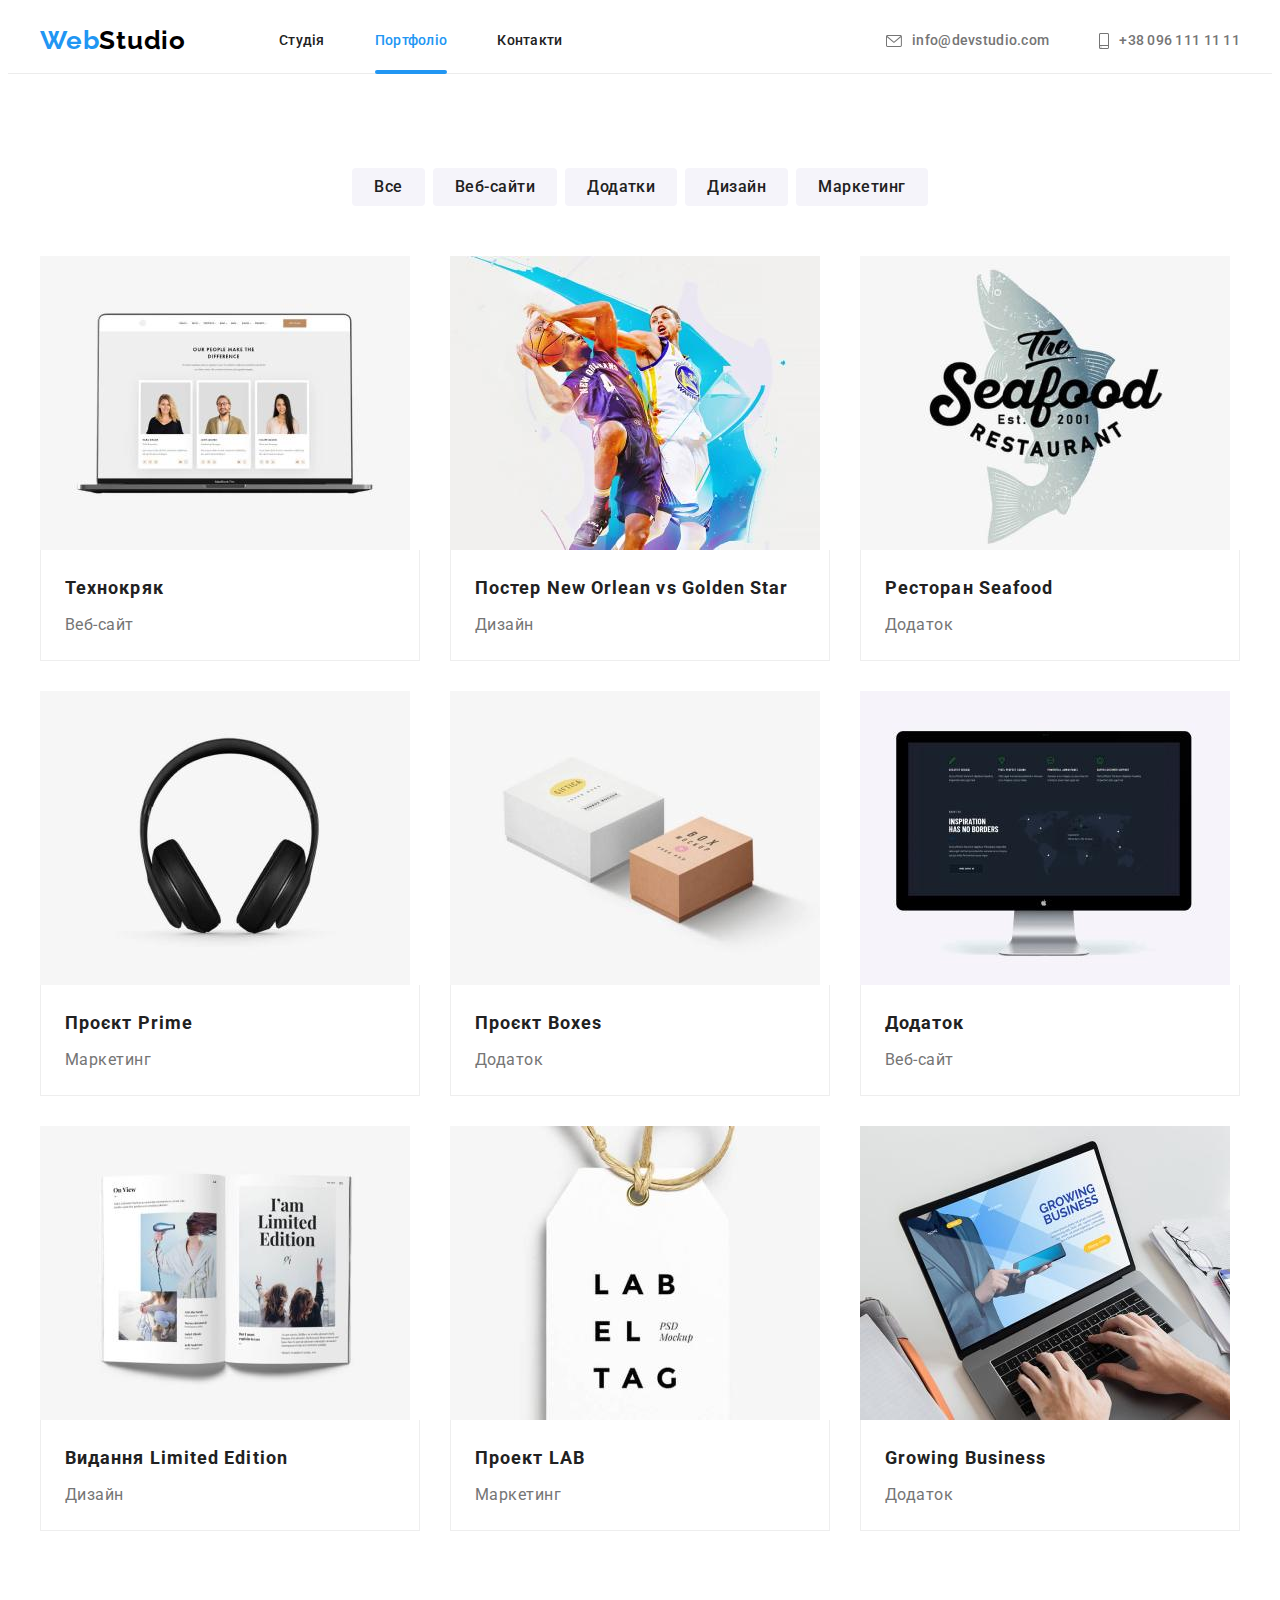
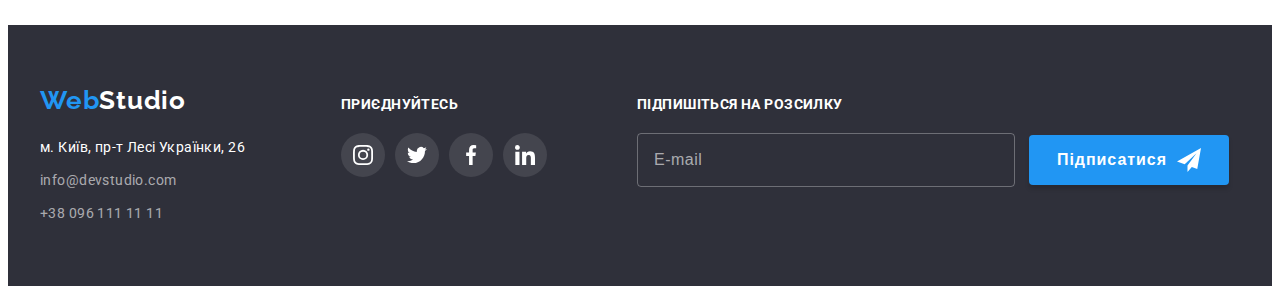
==== portfolio.html @ 3db9cc22 "Copy HW-7" ====
<!DOCTYPE html>
<html lang="uk">
  <head>
    <meta charset="UTF-8" />
    <meta http-equiv="X-UA-Compatible" content="IE=edge" />
    <meta name="viewport" content="width=device-width, initial-scale=1.0" />
    <title>WebStudio</title>
    <link rel="preconnect" href="https://fonts.googleapis.com" />
    <link rel="preconnect" href="https://fonts.gstatic.com" crossorigin />
    <link
      href="https://fonts.googleapis.com/css2?family=Raleway:wght@700&family=Roboto:wght@400;500;700;900&display=swap"
      rel="stylesheet"
    />
    <link
      rel="stylesheet"
      href="https://cdnjs.cloudflare.com/ajax/libs/modern-normalize/1.1.0/modern-normalize.min.css"
      integrity="sha512-wpPYUAdjBVSE4KJnH1VR1HeZfpl1ub8YT/NKx4PuQ5NmX2tKuGu6U/JRp5y+Y8XG2tV+wKQpNHVUX03MfMFn9Q=="
      crossorigin="anonymous"
      referrerpolicy="no-referrer"
    />
    <link rel="stylesheet" href="./css/main.min.css" />
  </head>
  <body>
    <!------------------------------Меню---------------------------------->
    <header class="menu">
      <div class="container menu__container">
        <nav class="navigation">
          <a href="./index.html" class="logo link"><span class="logo__text">Web</span>Studio</a>
          <ul class="navigation__list list">
            <li class="navigation__item">
              <a href="./index.html" class="navigation__link link">Студія</a>
            </li>
            <li class="navigation__item">
              <a href="./portfolio.html" class="navigation__link link navigation__link--current">Портфоліо</a>
            </li>
            <li class="navigation__item">
              <a href="" class="navigation__link link">Контакти</a>
            </li>
          </ul>
        </nav>
        <ul class="contacts list">
          <li class="contacts__item">
            <a href="mailto:info@devstudio.com" class="contacts__link link">
              <svg class="contacts__svg" width="16" height="12">
                <use href="./images/icons.svg#icon-envelope"></use>
              </svg>
              info@devstudio.com
            </a>
          </li>
          <li class="contacts__item">
            <a href="tel:+380961111111" class="contacts__link link">
              <svg class="contacts__svg" width="10" height="16">
                <use href="./images/icons.svg#icon-smartphone"></use>
              </svg>
              +38 096 111 11 11
            </a>
          </li>
        </ul>
      </div>
    </header>
    <main>
      <!-------------------------------Розділ портфоліо------------------------>
      <section class="portfolio section">
        <div class="container">
          <h1 class="portfolio__title visually-hidden">Портфоліо ІТ проектів</h1>
          <ul class="filter portfolio__filter list">
            <li class="filter__item">
              <button type="button" class="filter__btn btn">Все</button>
            </li>
            <li class="filter__item">
              <button type="button" class="filter__btn btn">Веб-сайти</button>
            </li>
            <li class="filter__item">
              <button type="button" class="filter__btn btn">Додатки</button>
            </li>
            <li class="filter__item">
              <button type="button" class="filter__btn btn">Дизайн</button>
            </li>
            <li class="filter__item">
              <button type="button" class="filter__btn btn">Маркетинг</button>
            </li>
          </ul>
          <ul class="project portfolio-project list">
            <li class="project__item">
              <a class="project__link link" href="">
                <div class="project__thumb">
                  <img class="project__img"
                  src="./images/img-project-1.jpg"
                  alt="Веб-сайт технокряк"
                  width="370"
                  />
                  <div class="project__details-overlay">
                    <p class="project__details">Ресурс пропонує комплексні пропозиції з різним рівнем функціоналу та сервісів. Все це дозволить відвідувачу отримати
                    вичерпні відомості про компанію чи приватну особу.</p>
                  </div>
                </div>
                <div class="project__wraper">
                  <h2 class="project__tittle">Технокряк</h2>
                  <p class="project__type">Веб-сайт</p>
                </div>
            </li>
               </a>
            <li class="project__item">
              <a class="project__link link" href="">
               <div class="project__thumb">
                  <img class="project__img"
                  src="./images/img-project-2.jpg"
                  alt="Дизайн постера"
                  width="370"
                  />
                  <div class="project__details-overlay">
                    <p class="project__details">Ресурс пропонує комплексні пропозиції з різним рівнем функціоналу та сервісів. Все це дозволить відвідувачу отримати
                    вичерпні відомості про компанію чи приватну особу.</p>
                  </div>
                </div>
                <div class="project__wraper">
                  <h2 class="project__tittle">
                    Постер New Orlean vs Golden Star
                  </h2>
                  <p class="project__type">Дизайн</p>
                </div>
              </a>
            </li>
            <li class="project__item">
              <a class="project__link link" href="">
                <div class="project__thumb">
                  <img class="project__img"
                  src="./images/img-project-3.jpg"
                  alt="Додаток ресторану"
                  width="370"
                  />
                  <div class="project__details-overlay">
                    <p class="project__details">Ресурс пропонує комплексні пропозиції з різним рівнем функціоналу та сервісів. Все це дозволить відвідувачу отримати
                    вичерпні відомості про компанію чи приватну особу.</p>
                  </div>
                </div>
                <div class="project__wraper">
                  <h2 class="project__tittle">Ресторан Seafood</h2>
                  <p class="project__type">Додаток</p>
                </div>
              </a>
            </li>
            <li class="project__item">
              <a class="project__link link" href="">
                <div class="project__thumb">
                  <img class="project__img"
                  src="./images/img-project-4.jpg"
                  alt="Маркетинг проєкту"
                  width="370"
                  />
                  <div class="project__details-overlay">
                    <p class="project__details">Ресурс пропонує комплексні пропозиції з різним рівнем функціоналу та сервісів. Все це дозволить відвідувачу отримати
                    вичерпні відомості про компанію чи приватну особу.</p>
                  </div>
                </div>
                <div class="project__wraper">
                  <h2 class="project__tittle">Проєкт Prime</h2>
                  <p class="project__type">Маркетинг</p>
                </div>
              </a>
            </li>
            <li class="project__item">
              <a class="project__link link" href="">
                <div class="project__thumb">
                  <img class="project__img"
                  src="./images/img-project-5.jpg"
                  alt="Додаток проєкту"
                  width="370"
                  />
                  <div class="project__details-overlay">
                    <p class="project__details">Ресурс пропонує комплексні пропозиції з різним рівнем функціоналу та сервісів. Все це дозволить відвідувачу отримати
                    вичерпні відомості про компанію чи приватну особу.</p>
                  </div>
                </div>
                <div class="project__wraper">
                  <h2 class="project__tittle">Проєкт Boxes</h2>
                  <p class="project__type">Додаток</p>
                </div>
              </a>
            </li>
            <li class="project__item">
             <a class="project__link link" href="">
               <div class="project__thumb">
                  <img class="project__img"
                  src="./images/img-project-6.jpg"
                  alt="Додаток веб-сайту"
                  width="370"
                  />
                  <div class="project__details-overlay">
                    <p class="project__details">Ресурс пропонує комплексні пропозиції з різним рівнем функціоналу та сервісів. Все це дозволить відвідувачу отримати
                    вичерпні відомості про компанію чи приватну особу.</p>
                  </div>
                </div>
                <div class="project__wraper">
                  <h2 class="project__tittle">Додаток</h2>
                  <p class="project__type">Веб-сайт</p>
                </div>
              </a>
            </li>
            <li class="project__item">
              <a class="project__link link" href="">
                <div class="project__thumb">
                  <img class="project__img"
                  src="./images/img-project-7.jpg"
                  alt="Дизайн видання"
                  width="370"
                  />
                  <div class="project__details-overlay">
                    <p class="project__details">Ресурс пропонує комплексні пропозиції з різним рівнем функціоналу та сервісів. Все це дозволить відвідувачу отримати
                    вичерпні відомості про компанію чи приватну особу.</p>
                  </div>
                </div>
                <div class="project__wraper">
                  <h2 class="project__tittle">
                    Видання Limited Edition
                  </h2>
                  <p class="project__type">Дизайн</p>
                </div>
              </a>
            </li>
            <li class="project__item">
              <a class="project__link link" href="">
                <div class="project__thumb">
                  <img class="project__img"
                  src="./images/img-project-8.jpg"
                  alt="Маркетинг проєкту"
                  width="370"
                  />
                  <div class="project__details-overlay">
                    <p class="project__details">Ресурс пропонує комплексні пропозиції з різним рівнем функціоналу та сервісів. Все це дозволить відвідувачу отримати
                    вичерпні відомості про компанію чи приватну особу.</p>
                  </div>
                </div>
                <div class="project__wraper">
                  <h2 class="project__tittle">Проект LAB</h2>
                  <p class="project__type">Маркетинг</p>
                </div>
              </a>
            </li>
            <li class="project__item">
              <a class="project__link link" href="">
                <div class="project__thumb">
                  <img class="project__img"
                  src="./images/img-project-9.jpg"
                  alt="Додаток для бізнесу"
                  width="370"
                  />
                  <div class="project__details-overlay">
                    <p class="project__details">Ресурс пропонує комплексні пропозиції з різним рівнем функціоналу та сервісів. Все це дозволить відвідувачу отримати
                    вичерпні відомості про компанію чи приватну особу.</p>
                  </div>
                </div>
                <div class="project__wraper">
                  <h2 class="project__tittle">Growing Business</h2>
                  <p class="project__type">Додаток</p>
                </div>
              </a>
            </li>
          </ul>
        </div>
      </section>
    </main>
    <!------------------------------Футер----------------------->
    <footer class="footer">
      <div class="container footer__wraper">
        <div class="footer__contacts-wraper">
          <a href="./index.html" class="logo footer__logo link"><span class="logo__text">Web</span>Studio</a>
          <address class="address footer__address">
            <ul class="address__list list">
              <li class="address__item">
                <a
                  href="https://goo.gl/maps/K6uVQfjHcAH4xccP6"
                  target="_blank"
                  rel="noopener noflow noreferrer"
                  class="address__map-link link"
                  >м. Київ, пр-т Лесі Українки, 26
                </a>
              </li>
              <li class="address__item">
                <a href="mailto:info@devstudio.com" class="address__contacts-link link"
                  >info@devstudio.com</a
                >
              </li>
              <li class="address__item">
                <a href="tel:+380961111111" class="address__contacts-link link"
                  >+38 096 111 11 11</a
                >
              </li>
            </ul>
          </address>
        </div>
        <div class="footer__social-wraper">
          <strong class="footer__social-title">приєднуйтесь</strong>
          <ul class="social footer__social">
            <li class="social__item list">
              <a class="social__link social__link--filling" href="">
                <svg class="social__svg social__svg--white" width="20" height="20">
                  <use href="./images/icons.svg#icon-instagram"></use>
                </svg>
              </a>
            </li>
            <li class="social__item list">
              <a class="social__link social__link--filling" href="">
                <svg class="social__svg social__svg--white" width="20" height="20">
                  <use href="./images/icons.svg#icon-twitter"></use>
                </svg>
              </a>
            </li>
            <li class="social__item list">
              <a class="social__link social__link--filling" href="">
                <svg class="social__svg social__svg--white" width="20" height="20">
                  <use href="./images/icons.svg#icon-facebook"></use>
                </svg>
              </a>
            </li>
            <li class="social__item list">
              <a class="social__link social__link--filling" href="">
                <svg class="social__svg social__svg--white" width="20" height="20">
                  <use href="./images/icons.svg#icon-linkedin"></use>
                </svg>
              </a>
            </li>
          </ul>
        </div>
        <div class="footer__form-wraper">
          <form action="" name="subscription" autocomplete="on" class=" subscription footer__form">
            <strong class="subscription__title">Підпишіться на розсилку</strong>
            <input
              type="email"
              name="email"
              id="email"
              placeholder="E-mail"
              class="subscription__email"
            />
            <label for="email"></label>
            <button type="submit" class="btn-subscription subscription__btn">
              <span class="btn-subscription__tittle">Підписатися</span>
              <svg class="btn-subscription__svg" width="24" height="24">
                <use href="./images/icons.svg#icon-send"></use>
              </svg>
            </button>
          </form>
        </div>
      </div>
    </footer>
  </body>
</html>
---- css/main.min.css ----
:root{--main-color: #212121;--second-color: #757575;--third-color: #ffffff;--accent-color: #2196f3;--btn-color: #ffffff;--main-background: #ffffff;--second-background: #F5F4FA;--accent-background: #2f303a;--main-btn-background: #2196f3;--accent-btn-background: #188ce8;--main-font: Roboto, sans-serif;--logo-font: Raleway, sans-serif}body{font-family:var(--main-font);color:var(--main-color);background-color:var(--main-background)}h1,h2,h3,h4,h5,h6,p,ul{margin:0}ul{padding:0}img,svg{display:block}.list{list-style:none}.link{text-decoration:none}.visually-hidden{position:absolute;white-space:nowrap;width:1px;height:1px;overflow:hidden;border:0;padding:0;clip:rect(0 0 0 0);-webkit-clip-path:inset(50%);clip-path:inset(50%);margin:-1px}.section{padding-top:94px;padding-bottom:94px}.container{max-width:1200px;padding-left:15px;padding-right:15px;margin:0 auto}.menu{border-bottom:1px solid #ececec}.menu__container{display:-webkit-box;display:-ms-flexbox;display:flex;-webkit-box-pack:justify;-ms-flex-pack:justify;justify-content:space-between}.logo{font-family:var(--logo-font);font-weight:700;font-size:26px;line-height:1.19;letter-spacing:.03em;color:#000}.logo__text{color:var(--accent-color)}.navigation{display:-webkit-box;display:-ms-flexbox;display:flex;-webkit-box-align:center;-ms-flex-align:center;align-items:center}.navigation__list{display:-webkit-box;display:-ms-flexbox;display:flex;-webkit-box-align:center;-ms-flex-align:center;align-items:center;margin-left:93px}.navigation__item:not(:first-child){margin-left:50px}.navigation__item{position:relative}.navigation__link{font-weight:500;font-size:14px;line-height:1.14px;letter-spacing:.02em;color:var(--main-color);display:block;padding-top:32px;padding-bottom:32px;-webkit-transition:color 250ms cubic-bezier(0.4, 0, 0.2, 1);transition:color 250ms cubic-bezier(0.4, 0, 0.2, 1)}.navigation__link--current{color:var(--accent-color)}.navigation__link--current::after{content:"";position:absolute;left:0;bottom:-1px;display:block;width:100%;height:4px;background:var(--accent-color);border-radius:2px}.navigation__link:hover,.navigation__link:focus{color:var(--accent-color)}.contacts{display:-webkit-box;display:-ms-flexbox;display:flex;-webkit-box-align:center;-ms-flex-align:center;align-items:center}.contacts__item:first-child{margin-right:50px}.contacts__svg{fill:var(--second-color);-webkit-transition:fill 250ms cubic-bezier(0.4, 0, 0.2, 1);transition:fill 250ms cubic-bezier(0.4, 0, 0.2, 1)}.contacts__link{font-weight:500;font-size:14px;line-height:1.14px;letter-spacing:.02em;color:var(--second-color);display:-webkit-box;display:-ms-flexbox;display:flex;-webkit-box-align:center;-ms-flex-align:center;align-items:center;gap:10px;-webkit-transition:color 250ms cubic-bezier(0.4, 0, 0.2, 1);transition:color 250ms cubic-bezier(0.4, 0, 0.2, 1)}.contacts__link:hover,.contacts__link:focus{color:var(--accent-color)}.contacts__link:hover .contacts__svg,.contacts__link:focus .contacts__svg{fill:var(--accent-color)}.hero{background-color:var(--accent-background);background-image:-webkit-gradient(linear, left top, left bottom, from(rgba(47, 48, 58, 0.4)), to(rgba(47, 48, 58, 0.4))),url(../images/Img-bg.jpg);background-image:linear-gradient(rgba(47, 48, 58, 0.4), rgba(47, 48, 58, 0.4)),url(../images/Img-bg.jpg);background-repeat:no-repeat;background-size:cover;max-width:1600px;margin:0 auto;padding-top:200px;padding-bottom:200px}.hero__tittle{font-weight:900;font-size:44px;line-height:1.36;text-align:center;letter-spacing:.06em;text-transform:uppercase;color:var(--third-color);width:696px;margin:0 auto}.hero__btn{font-family:inherit;font-weight:700;font-size:16px;line-height:1.88;text-align:center;letter-spacing:.06em;color:var(--btn-color);background-color:var(--main-btn-background);border:none;-webkit-box-shadow:0px 4px 4px rgba(0,0,0,.15);box-shadow:0px 4px 4px rgba(0,0,0,.15);border-radius:4px;cursor:pointer;display:block;padding:10px 30px;margin-top:30px;margin-left:auto;margin-right:auto;-webkit-transition:background-color 250ms cubic-bezier(0.4, 0, 0.2, 1);transition:background-color 250ms cubic-bezier(0.4, 0, 0.2, 1)}.hero__btn:hover,.hero__btn:focus{background-color:var(--accent-btn-background)}.advantages__list{display:-webkit-box;display:-ms-flexbox;display:flex;-webkit-column-gap:30px;-moz-column-gap:30px;column-gap:30px}.advantages__item{-ms-flex-preferred-size:calc((100% - 90px)/4);flex-basis:calc((100% - 90px)/4)}.advantages__wraper-svg{display:-webkit-box;display:-ms-flexbox;display:flex;-webkit-box-pack:center;-ms-flex-pack:center;justify-content:center;-webkit-box-align:center;-ms-flex-align:center;align-items:center;height:120px;background-color:var(--second-background);border-radius:4px}.advantages__tittle{font-size:14px;line-height:1.14;letter-spacing:.03em;text-transform:uppercase;margin-top:30px;margin-bottom:10px}.advantages__text{font-size:14px;line-height:1.71;letter-spacing:.03em;color:var(--second-color)}.about{padding-top:0}.about__tittle{font-size:36px;line-height:1.17;text-align:center;letter-spacing:.03em;margin-bottom:50px}.about__list{display:-webkit-box;display:-ms-flexbox;display:flex;-webkit-box-align:center;-ms-flex-align:center;align-items:center;gap:30px}.about__item{position:relative}.about__wraper{position:absolute;left:0;bottom:0;display:-webkit-box;display:-ms-flexbox;display:flex;-webkit-box-pack:center;-ms-flex-pack:center;justify-content:center;-webkit-box-align:center;-ms-flex-align:center;align-items:center;width:100%;height:70px;background-color:rgba(47,48,58,.8)}.about__item-title{font-weight:700;font-size:14px;line-height:1.14;letter-spacing:.03em;text-transform:uppercase;color:var(--third-color)}.team{background-color:var(--second-background)}.team__tittle{font-size:36px;line-height:1.17;text-align:center;letter-spacing:.03em;margin-bottom:50px}.team__list{display:-webkit-box;display:-ms-flexbox;display:flex;-webkit-column-gap:30px;-moz-column-gap:30px;column-gap:30px}.team__item{-ms-flex-preferred-size:calc((100% - 90px)/4);flex-basis:calc((100% - 90px)/4);background-color:var(--main-background);-webkit-box-shadow:0px 1px 3px rgba(0,0,0,.12),0px 1px 1px rgba(0,0,0,.14),0px 2px 1px rgba(0,0,0,.2);box-shadow:0px 1px 3px rgba(0,0,0,.12),0px 1px 1px rgba(0,0,0,.14),0px 2px 1px rgba(0,0,0,.2);border-radius:0px 0px 4px 4px}.team__item-tittle{font-weight:500;font-size:16px;line-height:1.19;text-align:center;letter-spacing:.03em;margin-top:30px}.team__item-job{font-size:16px;line-height:1.19;text-align:center;letter-spacing:.03em;color:var(--second-color);margin-top:10px}.social{display:-webkit-box;display:-ms-flexbox;display:flex;-webkit-box-pack:justify;-ms-flex-pack:justify;justify-content:space-between;margin:16px 32px 30px 32px}.social__svg{fill:#afb1b8;-webkit-transition:fill 250ms cubic-bezier(0.4, 0, 0.2, 1);transition:fill 250ms cubic-bezier(0.4, 0, 0.2, 1)}.social__svg--white{fill:var(--third-color)}.social__link{display:-webkit-box;display:-ms-flexbox;display:flex;-webkit-box-pack:center;-ms-flex-pack:center;justify-content:center;-webkit-box-align:center;-ms-flex-align:center;align-items:center;width:44px;height:44px;border-radius:50% 50%;-webkit-transition:background-color 250ms cubic-bezier(0.4, 0, 0.2, 1);transition:background-color 250ms cubic-bezier(0.4, 0, 0.2, 1)}.social__link:hover,.social__link:focus{background-color:var(--main-btn-background)}.social__link:hover .social__svg,.social__link:focus .social__svg{fill:var(--third-color)}.social__link--filling{display:-webkit-box;display:-ms-flexbox;display:flex;-webkit-box-pack:center;-ms-flex-pack:center;justify-content:center;-webkit-box-align:center;-ms-flex-align:center;align-items:center;width:44px;height:44px;background-color:rgba(255,255,255,.1);border-radius:50% 50%;-webkit-transition:background-color 250ms cubic-bezier(0.4, 0, 0.2, 1);transition:background-color 250ms cubic-bezier(0.4, 0, 0.2, 1)}.clients__title{font-size:36px;line-height:1.17;text-align:center;letter-spacing:.03em;margin-bottom:50px}.clients__list{display:-webkit-box;display:-ms-flexbox;display:flex;-webkit-box-pack:justify;-ms-flex-pack:justify;justify-content:space-between}.clients__logo-svg{fill:#afb1b8;-webkit-transition:fill 250ms cubic-bezier(0.4, 0, 0.2, 1);transition:fill 250ms cubic-bezier(0.4, 0, 0.2, 1)}.clients__logo-link{display:-webkit-box;display:-ms-flexbox;display:flex;-webkit-box-pack:center;-ms-flex-pack:center;justify-content:center;-webkit-box-align:center;-ms-flex-align:center;align-items:center;width:170px;height:92px;border:1px solid #afb1b8;border-radius:4px;-webkit-transition:border-color 250ms cubic-bezier(0.4, 0, 0.2, 1);transition:border-color 250ms cubic-bezier(0.4, 0, 0.2, 1)}.clients__logo-link:hover,.clients__logo-link:focus{border-color:var(--accent-color)}.clients__logo-link:hover .clients__logo-svg,.clients__logo-link:focus .clients__logo-svg{fill:var(--accent-color)}.footer{background:var(--accent-background);padding-top:60px;padding-bottom:60px}.footer__wraper{display:-webkit-box;display:-ms-flexbox;display:flex}.footer__contacts-wraper{width:231px;margin-right:70px}.footer__logo{color:var(--third-color);display:block;margin-bottom:20px}.footer__social{display:-webkit-box;display:-ms-flexbox;display:flex;gap:10px;margin:0}.footer__social-title{font-size:14px;line-height:1.14;letter-spacing:.03em;text-transform:uppercase;color:var(--third-color);display:block;margin-top:12px;margin-bottom:20px}.footer__form-wraper{margin-left:90px}.address__list{font-style:normal;font-weight:400;font-size:14px;line-height:1.71;letter-spacing:.03em}.address__item:not(:last-child){margin-bottom:9px}.address__map-link{color:var(--third-color);-webkit-transition:color 250ms cubic-bezier(0.4, 0, 0.2, 1);transition:color 250ms cubic-bezier(0.4, 0, 0.2, 1)}.address__map-link:hover,.address__map-link:focus{color:var(--accent-color)}.address__contacts-link{color:rgba(255,255,255,.6);-webkit-transition:color 250ms cubic-bezier(0.4, 0, 0.2, 1);transition:color 250ms cubic-bezier(0.4, 0, 0.2, 1)}.address__contacts-link:hover,.address__contacts-link:focus{color:var(--accent-color)}.subscription__title{font-size:14px;line-height:1.14;letter-spacing:.03em;text-transform:uppercase;color:var(--third-color);display:block;margin-top:12px;margin-bottom:20px}.subscription__email{width:358px;height:50px;border:1px solid rgba(255,255,255,.3);border-radius:4px;background-color:rgba(0,0,0,0);outline:none;color:var(--third-color);padding-left:16px;cursor:pointer;-webkit-transition:background-color 250ms cubic-bezier(0.4, 0, 0.2, 1);transition:background-color 250ms cubic-bezier(0.4, 0, 0.2, 1)}.subscription__email:focus{border-color:var(--third-color)}.subscription__email::-webkit-input-placeholder{font-weight:400;font-size:16px;line-height:1.25;letter-spacing:.03em;color:rgba(255,255,255,.6)}.subscription__email::-moz-placeholder{font-weight:400;font-size:16px;line-height:1.25;letter-spacing:.03em;color:rgba(255,255,255,.6)}.subscription__email:-ms-input-placeholder{font-weight:400;font-size:16px;line-height:1.25;letter-spacing:.03em;color:rgba(255,255,255,.6)}.subscription__email::-ms-input-placeholder{font-weight:400;font-size:16px;line-height:1.25;letter-spacing:.03em;color:rgba(255,255,255,.6)}.subscription__email::placeholder{font-weight:400;font-size:16px;line-height:1.25;letter-spacing:.03em;color:rgba(255,255,255,.6)}.btn-subscription{width:200px;height:50px;background-color:var(--main-btn-background);-webkit-box-shadow:0px 4px 4px rgba(0,0,0,.15);box-shadow:0px 4px 4px rgba(0,0,0,.15);border:none;border-radius:4px;display:-webkit-inline-box;display:-ms-inline-flexbox;display:inline-flex;gap:10px;-webkit-box-pack:center;-ms-flex-pack:center;justify-content:center;-webkit-box-align:center;-ms-flex-align:center;align-items:center;margin-left:10px;cursor:pointer;-webkit-transition:background-color 250ms cubic-bezier(0.4, 0, 0.2, 1);transition:background-color 250ms cubic-bezier(0.4, 0, 0.2, 1)}.btn-subscription:hover,.btn-subscription:focus{background-color:var(--accent-btn-background)}.btn-subscription__tittle{font-weight:700;font-size:16px;line-height:1.88;letter-spacing:.06em;color:var(--btn-color)}.filter{display:-webkit-box;display:-ms-flexbox;display:flex;-webkit-box-pack:center;-ms-flex-pack:center;justify-content:center;-webkit-column-gap:8px;-moz-column-gap:8px;column-gap:8px;margin-bottom:50px}.filter__btn{font-family:inherit;font-weight:500;font-size:16px;line-height:1.62;text-align:center;letter-spacing:.03em;color:var(--main-color);background-color:var(--second-background);border-radius:4px;border:none;cursor:pointer;padding:6px 22px;-webkit-transition:background-color 250ms cubic-bezier(0.4, 0, 0.2, 1),color 250ms cubic-bezier(0.4, 0, 0.2, 1),-webkit-box-shadow 250ms cubic-bezier(0.4, 0, 0.2, 1);transition:background-color 250ms cubic-bezier(0.4, 0, 0.2, 1),color 250ms cubic-bezier(0.4, 0, 0.2, 1),-webkit-box-shadow 250ms cubic-bezier(0.4, 0, 0.2, 1);transition:background-color 250ms cubic-bezier(0.4, 0, 0.2, 1),color 250ms cubic-bezier(0.4, 0, 0.2, 1),box-shadow 250ms cubic-bezier(0.4, 0, 0.2, 1);transition:background-color 250ms cubic-bezier(0.4, 0, 0.2, 1),color 250ms cubic-bezier(0.4, 0, 0.2, 1),box-shadow 250ms cubic-bezier(0.4, 0, 0.2, 1),-webkit-box-shadow 250ms cubic-bezier(0.4, 0, 0.2, 1)}.filter__btn:hover,.filter__btn:focus{background-color:var(--accent-btn-background);color:var(--btn-color);-webkit-box-shadow:0px 3px 1px rgba(0,0,0,.1),0px 1px 2px rgba(0,0,0,.08),0px 2px 2px rgba(0,0,0,.12);box-shadow:0px 3px 1px rgba(0,0,0,.1),0px 1px 2px rgba(0,0,0,.08),0px 2px 2px rgba(0,0,0,.12)}.project{display:-webkit-box;display:-ms-flexbox;display:flex;-ms-flex-wrap:wrap;flex-wrap:wrap;margin-top:-30px;margin-left:-30px}.project__item{margin-top:30px;margin-left:30px;-ms-flex-preferred-size:calc(33.3333333333% - 30px);flex-basis:calc(33.3333333333% - 30px)}.project__link{display:block;-webkit-transition:-webkit-box-shadow 250ms cubic-bezier(0.4, 0, 0.2, 1);transition:-webkit-box-shadow 250ms cubic-bezier(0.4, 0, 0.2, 1);transition:box-shadow 250ms cubic-bezier(0.4, 0, 0.2, 1);transition:box-shadow 250ms cubic-bezier(0.4, 0, 0.2, 1), -webkit-box-shadow 250ms cubic-bezier(0.4, 0, 0.2, 1)}.project__thumb{position:relative;overflow:hidden}.project__details-overlay{position:absolute;top:0;left:0;width:100%;height:100%;-webkit-transform:translateY(100%);transform:translateY(100%);display:-webkit-box;display:-ms-flexbox;display:flex;-webkit-box-pack:center;-ms-flex-pack:center;justify-content:center;-webkit-box-align:center;-ms-flex-align:center;align-items:center;background-color:rgba(33,150,243,.9);-webkit-transition:-webkit-transform 250ms cubic-bezier(0.4, 0, 0.2, 1);transition:-webkit-transform 250ms cubic-bezier(0.4, 0, 0.2, 1);transition:transform 250ms cubic-bezier(0.4, 0, 0.2, 1);transition:transform 250ms cubic-bezier(0.4, 0, 0.2, 1), -webkit-transform 250ms cubic-bezier(0.4, 0, 0.2, 1)}.project__details{font-weight:400;font-size:18px;line-height:1.56;letter-spacing:.03em;color:var(--third-color);padding:63px 24px}.project__link:hover,.project__link:focus{-webkit-box-shadow:0px 1px 1px rgba(0,0,0,.12),0px 4px 4px rgba(0,0,0,.06),1px 4px 6px rgba(0,0,0,.16);box-shadow:0px 1px 1px rgba(0,0,0,.12),0px 4px 4px rgba(0,0,0,.06),1px 4px 6px rgba(0,0,0,.16)}.project__link:hover:hover .project__details-overlay,.project__link:hover:focus .project__details-overlay,.project__link:focus:hover .project__details-overlay,.project__link:focus:focus .project__details-overlay{-webkit-transform:translateY(0);transform:translateY(0)}.project__wraper{padding:20px 24px;border-left:1px solid #eee;border-right:1px solid #eee;border-bottom:1px solid #eee}.project__tittle{font-size:18px;line-height:36px;letter-spacing:.06em;color:var(--main-color);margin-bottom:4px}.project__type{font-size:16px;line-height:1.88;letter-spacing:.03em;color:var(--second-color)}.backdrop{position:fixed;top:0;left:0;width:100vw;height:100vh;background:rgba(0,0,0,.2);-webkit-transition:opacity 250ms cubic-bezier(0.4, 0, 0.2, 1),visibility 250ms cubic-bezier(0.4, 0, 0.2, 1),-webkit-transform 250ms cubic-bezier(0.4, 0, 0.2, 1);transition:opacity 250ms cubic-bezier(0.4, 0, 0.2, 1),visibility 250ms cubic-bezier(0.4, 0, 0.2, 1),-webkit-transform 250ms cubic-bezier(0.4, 0, 0.2, 1);transition:opacity 250ms cubic-bezier(0.4, 0, 0.2, 1),visibility 250ms cubic-bezier(0.4, 0, 0.2, 1),transform 250ms cubic-bezier(0.4, 0, 0.2, 1);transition:opacity 250ms cubic-bezier(0.4, 0, 0.2, 1),visibility 250ms cubic-bezier(0.4, 0, 0.2, 1),transform 250ms cubic-bezier(0.4, 0, 0.2, 1),-webkit-transform 250ms cubic-bezier(0.4, 0, 0.2, 1)}.is-hidden{visibility:hidden;opacity:0;pointer-events:none;-webkit-transform:scale(0.3);transform:scale(0.3)}.modal{position:absolute;left:50%;top:50%;-webkit-transform:translate(-50%, -50%);transform:translate(-50%, -50%);width:528px;height:581px;padding:40px;background-color:var(--main-background);-webkit-box-shadow:0px 1px 3px rgba(0,0,0,.12),0px 1px 1px rgba(0,0,0,.14),0px 2px 1px rgba(0,0,0,.2);box-shadow:0px 1px 3px rgba(0,0,0,.12),0px 1px 1px rgba(0,0,0,.14),0px 2px 1px rgba(0,0,0,.2);border-radius:4px}.modal__btn{position:absolute;right:0;top:0;display:block;margin:8px 8px auto auto;padding:0;background-color:var(--main-background);border:none;cursor:pointer;-webkit-transition:fill 250ms cubic-bezier(0.4, 0, 0.2, 1);transition:fill 250ms cubic-bezier(0.4, 0, 0.2, 1)}.modal__btn:hover,.modal__btn:focus{fill:var(--accent-color)}.service__title{display:block;font-size:20px;line-height:1.15;text-align:center;letter-spacing:.03em;color:var(--main-color);margin-bottom:12px}.service__label,.service__textarea-label{position:relative;display:block;font-size:12px;line-height:1.17;letter-spacing:.01em;color:var(--second-color);margin-bottom:10px}.service__input,.service__textarea{display:block;width:448px;height:40px;border:1px solid rgba(33,33,33,.2);border-radius:4px;outline:none;padding-left:42px;margin-top:4px;cursor:pointer;-webkit-transition:border-color 250ms cubic-bezier(0.4, 0, 0.2, 1);transition:border-color 250ms cubic-bezier(0.4, 0, 0.2, 1)}.service__input:focus,.service__textarea:focus{border-color:var(--accent-color)}.service__input:focus+.service__svg,.service__textarea:focus+.service__svg{fill:var(--accent-color)}.service__svg{position:absolute;top:50%;left:12px;-webkit-transition:fill 250ms cubic-bezier(0.4, 0, 0.2, 1);transition:fill 250ms cubic-bezier(0.4, 0, 0.2, 1)}.service__textarea-label{margin-bottom:20px}.service__textarea{height:120px;resize:none;padding:12px 16px}.service__textarea::-webkit-input-placeholder{font-size:12px;line-height:1.17;letter-spacing:.01em;color:rgba(117,117,117,.5)}.service__textarea::-moz-placeholder{font-size:12px;line-height:1.17;letter-spacing:.01em;color:rgba(117,117,117,.5)}.service__textarea:-ms-input-placeholder{font-size:12px;line-height:1.17;letter-spacing:.01em;color:rgba(117,117,117,.5)}.service__textarea::-ms-input-placeholder{font-size:12px;line-height:1.17;letter-spacing:.01em;color:rgba(117,117,117,.5)}.service__textarea::placeholder{font-size:12px;line-height:1.17;letter-spacing:.01em;color:rgba(117,117,117,.5)}.service__checkbox-label{display:-webkit-box;display:-ms-flexbox;display:flex;-webkit-box-pack:center;-ms-flex-pack:center;justify-content:center;-webkit-box-align:center;-ms-flex-align:center;align-items:center;gap:8px;margin-bottom:30px}.service__checkbox-input{position:absolute;white-space:nowrap;width:1px;height:1px;overflow:hidden;border:0;padding:0;clip:rect(0 0 0 0);-webkit-clip-path:inset(50%);clip-path:inset(50%);margin:-1px}.service__checkbox-input:checked+.service__checkbox-mark{border:none;background-color:var(--accent-color)}.service__checkbox-input:checked+.service__checkbox-mark svg{opacity:1}.service__checkbox-mark{display:block;width:16px;height:15px;border:2px solid #212121;border-radius:2px;-webkit-transition:border 250ms cubic-bezier(0.4, 0, 0.2, 1),background-color 250ms cubic-bezier(0.4, 0, 0.2, 1);transition:border 250ms cubic-bezier(0.4, 0, 0.2, 1),background-color 250ms cubic-bezier(0.4, 0, 0.2, 1)}.service__checkbox-svg{opacity:0;-webkit-transition:opacity 250ms cubic-bezier(0.4, 0, 0.2, 1);transition:opacity 250ms cubic-bezier(0.4, 0, 0.2, 1)}.service__checkbox-text{font-size:14px;line-height:1.71;letter-spacing:.03em;color:var(--second-color)}.btn-servise{width:200px;height:50px;background-color:var(--main-btn-background);-webkit-box-shadow:0px 4px 4px rgba(0,0,0,.15);box-shadow:0px 4px 4px rgba(0,0,0,.15);border:none;border-radius:4px;display:block;margin:0 auto;cursor:pointer;-webkit-transition:background-color 250ms cubic-bezier(0.4, 0, 0.2, 1);transition:background-color 250ms cubic-bezier(0.4, 0, 0.2, 1)}.btn-servise__text{font-weight:700;font-size:16px;line-height:1.88;text-align:center;letter-spacing:.06em;color:var(--btn-color)}.btn-servise:hover,.btn-servise:focus{background-color:var(--accent-btn-background)}/*# sourceMappingURL=main.min.css.map */
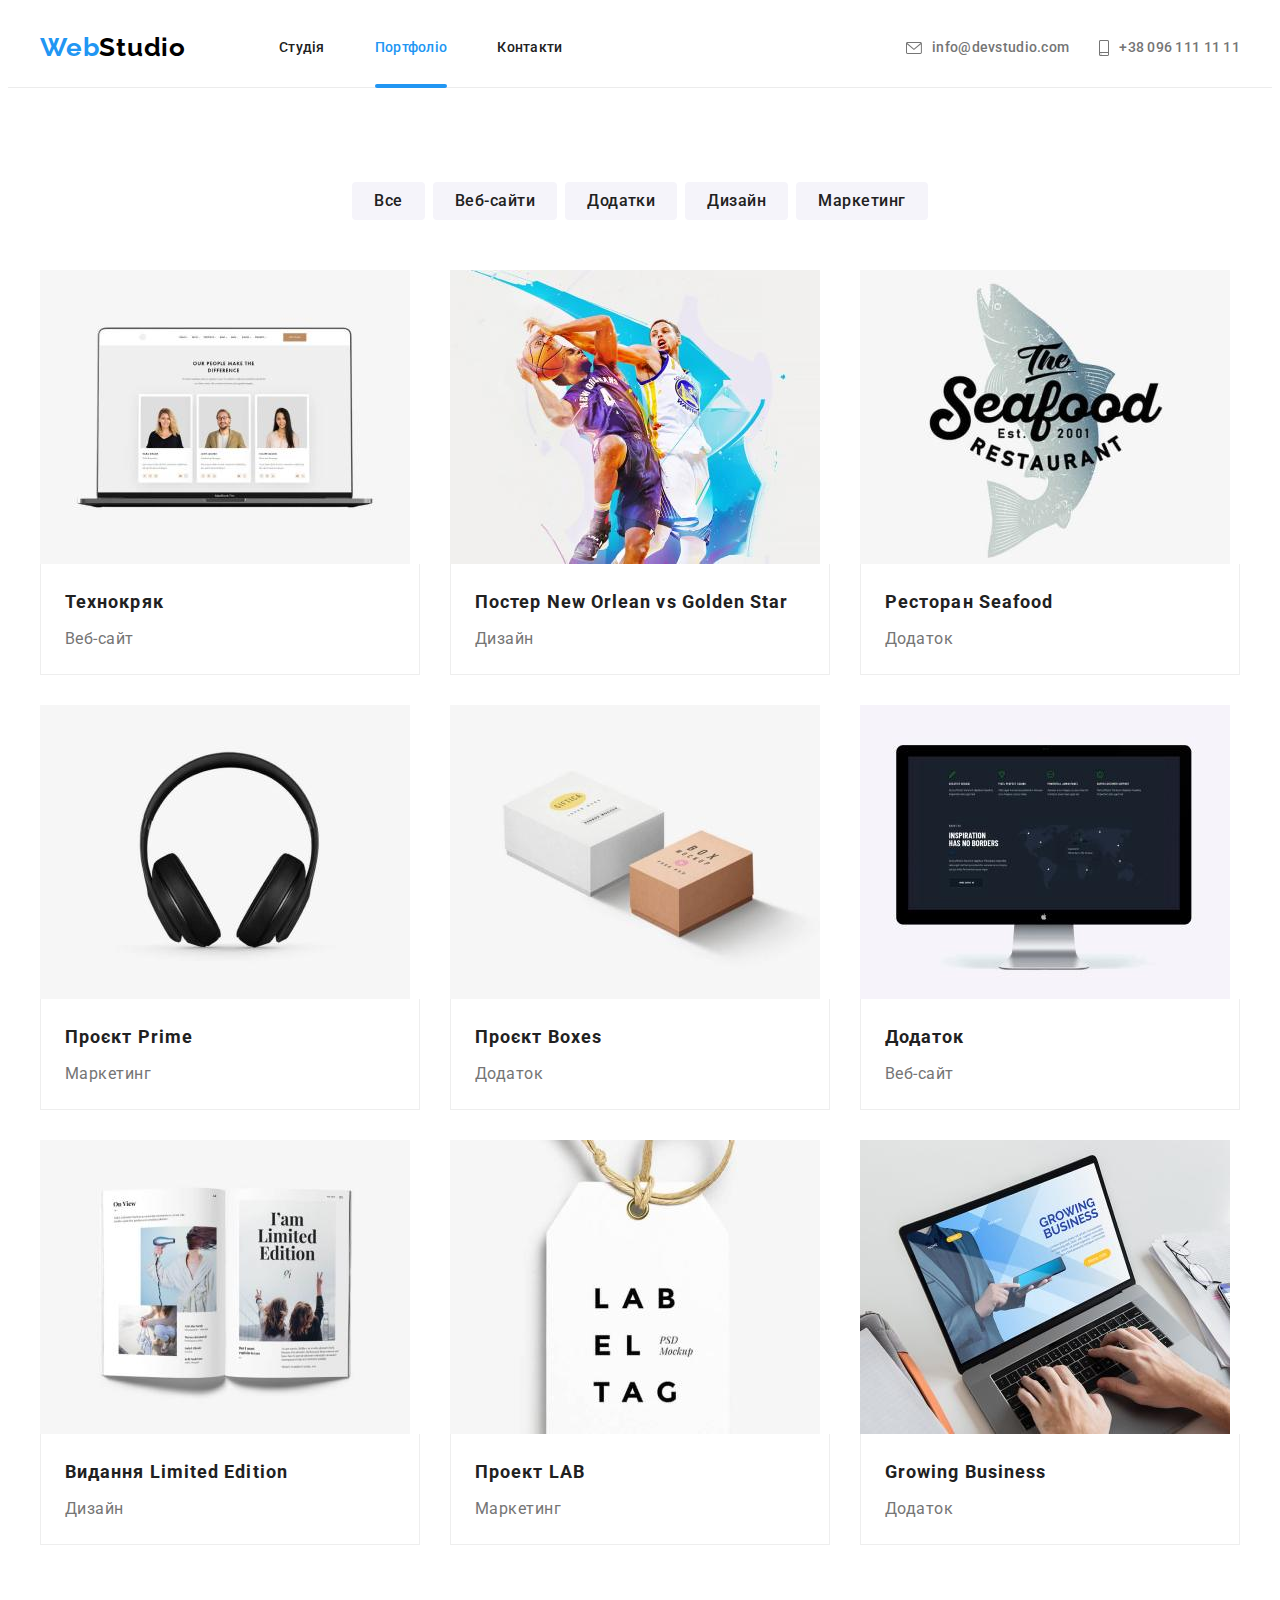
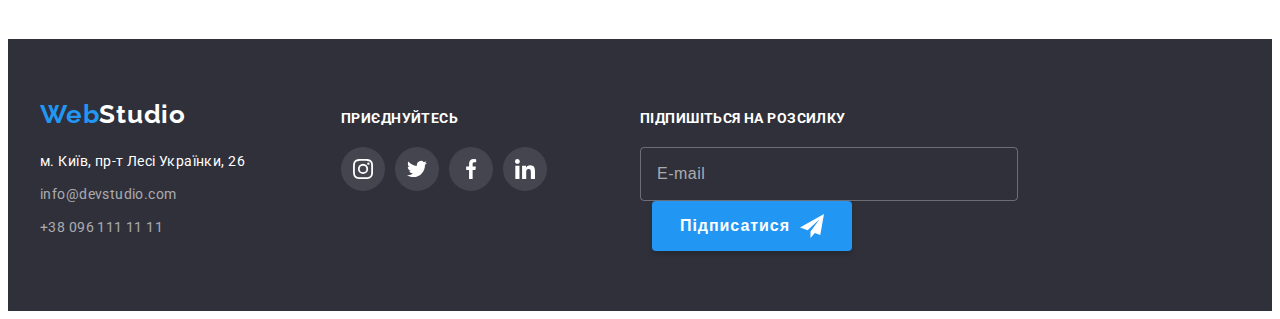
==== commit ec8fc5b6: "Tablet_Desktop" ====
--- a/portfolio.html
+++ b/portfolio.html
@@ -24,38 +24,77 @@
     <!------------------------------Меню---------------------------------->
     <header class="menu">
       <div class="container menu__container">
-        <nav class="navigation">
-          <a href="./index.html" class="logo link"><span class="logo__text">Web</span>Studio</a>
-          <ul class="navigation__list list">
-            <li class="navigation__item">
-              <a href="./index.html" class="navigation__link link">Студія</a>
-            </li>
-            <li class="navigation__item">
-              <a href="./portfolio.html" class="navigation__link link navigation__link--current">Портфоліо</a>
-            </li>
-            <li class="navigation__item">
-              <a href="" class="navigation__link link">Контакти</a>
-            </li>
-          </ul>
-        </nav>
-        <ul class="contacts list">
-          <li class="contacts__item">
-            <a href="mailto:info@devstudio.com" class="contacts__link link">
-              <svg class="contacts__svg" width="16" height="12">
-                <use href="./images/icons.svg#icon-envelope"></use>
+        <a href="./index.html" class="logo link menu__logo "><span class="logo__text">Web</span>Studio</a>
+          <button type="button" class="btn-menu js-open-menu" >
+            <svg 
+              class="btn-menu__svg" 
+              width="40" 
+              height="40" 
+              aria-label="Перемикач мобільного меню" 
+              aria-expanded="false"
+              aria-controls="mobile-menu">
+              <use href="./images/icons.svg#icon-menu" class="btn-menu__svg-open" ></use>
+            </svg>
+          </button>
+          <div id="mobile-menu" class="mobile-menu__container js-menu-container">
+            <button type="button" class="btn-menu js-close-menu" >
+              <svg 
+                class="btn-menu__svg" 
+                width="40" 
+                height="40" 
+                aria-label="Перемикач мобільного меню" >
+                <use href="./images/icons.svg#icon-menu-close" class="btn-menu__svg-close"></use>
               </svg>
-              info@devstudio.com
-            </a>
-          </li>
-          <li class="contacts__item">
-            <a href="tel:+380961111111" class="contacts__link link">
-              <svg class="contacts__svg" width="10" height="16">
-                <use href="./images/icons.svg#icon-smartphone"></use>
-              </svg>
-              +38 096 111 11 11
-            </a>
-          </li>
-        </ul>
+            </button>
+            <nav class="navigation">
+              <ul class="navigation__list list">
+                <li class="navigation__item">
+                  <a href="./index.html" class="navigation__link link">Студія</a>
+                </li>
+                <li class="navigation__item">
+                  <a href="./portfolio.html" class="navigation__link link navigation__link--current">Портфоліо</a>
+                </li>
+                <li class="navigation__item">
+                  <a href="" class="navigation__link link">Контакти</a>
+                </li>
+              </ul>
+            </nav>
+            <div class="mobile-menu__wraper">
+              <ul class="contacts list">
+              <li class="contacts__item">
+                <a href="mailto:info@devstudio.com" class="contacts__link contacts__link--mail link">
+                  <svg class="contacts__svg" width="16" height="12">
+                    <use href="./images/icons.svg#icon-envelope"></use>
+                  </svg>
+                  info@devstudio.com
+                </a>
+              </li>
+              <li class="contacts__item">
+                <a href="tel:+380961111111" class="contacts__link contacts__link--tel link">
+                  <svg class="contacts__svg" width="10" height="16">
+                    <use href="./images/icons.svg#icon-smartphone"></use>
+                  </svg>
+                  +38 096 111 11 11
+                </a>
+              </li>
+            </ul>
+            <ul class="mobile-social list">
+              <li class="mobile-social__item">
+                <a href="#" class="mobile-social__link link">Instagram</a>
+              </li>
+              <li class="mobile-social__item">
+                <a href="#" class="mobile-social__link link">Twitter</a>
+              </li>
+              <li class="mobile-social__item">
+                <a href="#" class="mobile-social__link link">Facebook</a>
+              </li>
+              <li class="mobile-social__item">
+                <a href="#" class="mobile-social__link link">LinkedIn</a>
+              </li>
+            </ul>
+            </div>
+            
+          </div>         
       </div>
     </header>
     <main>
@@ -268,11 +307,10 @@
           <address class="address footer__address">
             <ul class="address__list list">
               <li class="address__item">
-                <a
+                <a class="address__map-link link"
                   href="https://goo.gl/maps/K6uVQfjHcAH4xccP6"
                   target="_blank"
                   rel="noopener noflow noreferrer"
-                  class="address__map-link link"
                   >м. Київ, пр-т Лесі Українки, 26
                 </a>
               </li>
@@ -332,7 +370,7 @@
               placeholder="E-mail"
               class="subscription__email"
             />
-            <label for="email"></label>
+            <label for="email" class="subscription__email-label"></label>
             <button type="submit" class="btn-subscription subscription__btn">
               <span class="btn-subscription__tittle">Підписатися</span>
               <svg class="btn-subscription__svg" width="24" height="24">
--- a/css/main.min.css
+++ b/css/main.min.css
@@ -1 +1 @@
-:root{--main-color: #212121;--second-color: #757575;--third-color: #ffffff;--accent-color: #2196f3;--btn-color: #ffffff;--main-background: #ffffff;--second-background: #F5F4FA;--accent-background: #2f303a;--main-btn-background: #2196f3;--accent-btn-background: #188ce8;--main-font: Roboto, sans-serif;--logo-font: Raleway, sans-serif}body{font-family:var(--main-font);color:var(--main-color);background-color:var(--main-background)}h1,h2,h3,h4,h5,h6,p,ul{margin:0}ul{padding:0}img,svg{display:block}.list{list-style:none}.link{text-decoration:none}.visually-hidden{position:absolute;white-space:nowrap;width:1px;height:1px;overflow:hidden;border:0;padding:0;clip:rect(0 0 0 0);-webkit-clip-path:inset(50%);clip-path:inset(50%);margin:-1px}.section{padding-top:94px;padding-bottom:94px}.container{max-width:1200px;padding-left:15px;padding-right:15px;margin:0 auto}.menu{border-bottom:1px solid #ececec}.menu__container{display:-webkit-box;display:-ms-flexbox;display:flex;-webkit-box-pack:justify;-ms-flex-pack:justify;justify-content:space-between}.logo{font-family:var(--logo-font);font-weight:700;font-size:26px;line-height:1.19;letter-spacing:.03em;color:#000}.logo__text{color:var(--accent-color)}.navigation{display:-webkit-box;display:-ms-flexbox;display:flex;-webkit-box-align:center;-ms-flex-align:center;align-items:center}.navigation__list{display:-webkit-box;display:-ms-flexbox;display:flex;-webkit-box-align:center;-ms-flex-align:center;align-items:center;margin-left:93px}.navigation__item:not(:first-child){margin-left:50px}.navigation__item{position:relative}.navigation__link{font-weight:500;font-size:14px;line-height:1.14px;letter-spacing:.02em;color:var(--main-color);display:block;padding-top:32px;padding-bottom:32px;-webkit-transition:color 250ms cubic-bezier(0.4, 0, 0.2, 1);transition:color 250ms cubic-bezier(0.4, 0, 0.2, 1)}.navigation__link--current{color:var(--accent-color)}.navigation__link--current::after{content:"";position:absolute;left:0;bottom:-1px;display:block;width:100%;height:4px;background:var(--accent-color);border-radius:2px}.navigation__link:hover,.navigation__link:focus{color:var(--accent-color)}.contacts{display:-webkit-box;display:-ms-flexbox;display:flex;-webkit-box-align:center;-ms-flex-align:center;align-items:center}.contacts__item:first-child{margin-right:50px}.contacts__svg{fill:var(--second-color);-webkit-transition:fill 250ms cubic-bezier(0.4, 0, 0.2, 1);transition:fill 250ms cubic-bezier(0.4, 0, 0.2, 1)}.contacts__link{font-weight:500;font-size:14px;line-height:1.14px;letter-spacing:.02em;color:var(--second-color);display:-webkit-box;display:-ms-flexbox;display:flex;-webkit-box-align:center;-ms-flex-align:center;align-items:center;gap:10px;-webkit-transition:color 250ms cubic-bezier(0.4, 0, 0.2, 1);transition:color 250ms cubic-bezier(0.4, 0, 0.2, 1)}.contacts__link:hover,.contacts__link:focus{color:var(--accent-color)}.contacts__link:hover .contacts__svg,.contacts__link:focus .contacts__svg{fill:var(--accent-color)}.hero{background-color:var(--accent-background);background-image:-webkit-gradient(linear, left top, left bottom, from(rgba(47, 48, 58, 0.4)), to(rgba(47, 48, 58, 0.4))),url(../images/Img-bg.jpg);background-image:linear-gradient(rgba(47, 48, 58, 0.4), rgba(47, 48, 58, 0.4)),url(../images/Img-bg.jpg);background-repeat:no-repeat;background-size:cover;max-width:1600px;margin:0 auto;padding-top:200px;padding-bottom:200px}.hero__tittle{font-weight:900;font-size:44px;line-height:1.36;text-align:center;letter-spacing:.06em;text-transform:uppercase;color:var(--third-color);width:696px;margin:0 auto}.hero__btn{font-family:inherit;font-weight:700;font-size:16px;line-height:1.88;text-align:center;letter-spacing:.06em;color:var(--btn-color);background-color:var(--main-btn-background);border:none;-webkit-box-shadow:0px 4px 4px rgba(0,0,0,.15);box-shadow:0px 4px 4px rgba(0,0,0,.15);border-radius:4px;cursor:pointer;display:block;padding:10px 30px;margin-top:30px;margin-left:auto;margin-right:auto;-webkit-transition:background-color 250ms cubic-bezier(0.4, 0, 0.2, 1);transition:background-color 250ms cubic-bezier(0.4, 0, 0.2, 1)}.hero__btn:hover,.hero__btn:focus{background-color:var(--accent-btn-background)}.advantages__list{display:-webkit-box;display:-ms-flexbox;display:flex;-webkit-column-gap:30px;-moz-column-gap:30px;column-gap:30px}.advantages__item{-ms-flex-preferred-size:calc((100% - 90px)/4);flex-basis:calc((100% - 90px)/4)}.advantages__wraper-svg{display:-webkit-box;display:-ms-flexbox;display:flex;-webkit-box-pack:center;-ms-flex-pack:center;justify-content:center;-webkit-box-align:center;-ms-flex-align:center;align-items:center;height:120px;background-color:var(--second-background);border-radius:4px}.advantages__tittle{font-size:14px;line-height:1.14;letter-spacing:.03em;text-transform:uppercase;margin-top:30px;margin-bottom:10px}.advantages__text{font-size:14px;line-height:1.71;letter-spacing:.03em;color:var(--second-color)}.about{padding-top:0}.about__tittle{font-size:36px;line-height:1.17;text-align:center;letter-spacing:.03em;margin-bottom:50px}.about__list{display:-webkit-box;display:-ms-flexbox;display:flex;-webkit-box-align:center;-ms-flex-align:center;align-items:center;gap:30px}.about__item{position:relative}.about__wraper{position:absolute;left:0;bottom:0;display:-webkit-box;display:-ms-flexbox;display:flex;-webkit-box-pack:center;-ms-flex-pack:center;justify-content:center;-webkit-box-align:center;-ms-flex-align:center;align-items:center;width:100%;height:70px;background-color:rgba(47,48,58,.8)}.about__item-title{font-weight:700;font-size:14px;line-height:1.14;letter-spacing:.03em;text-transform:uppercase;color:var(--third-color)}.team{background-color:var(--second-background)}.team__tittle{font-size:36px;line-height:1.17;text-align:center;letter-spacing:.03em;margin-bottom:50px}.team__list{display:-webkit-box;display:-ms-flexbox;display:flex;-webkit-column-gap:30px;-moz-column-gap:30px;column-gap:30px}.team__item{-ms-flex-preferred-size:calc((100% - 90px)/4);flex-basis:calc((100% - 90px)/4);background-color:var(--main-background);-webkit-box-shadow:0px 1px 3px rgba(0,0,0,.12),0px 1px 1px rgba(0,0,0,.14),0px 2px 1px rgba(0,0,0,.2);box-shadow:0px 1px 3px rgba(0,0,0,.12),0px 1px 1px rgba(0,0,0,.14),0px 2px 1px rgba(0,0,0,.2);border-radius:0px 0px 4px 4px}.team__item-tittle{font-weight:500;font-size:16px;line-height:1.19;text-align:center;letter-spacing:.03em;margin-top:30px}.team__item-job{font-size:16px;line-height:1.19;text-align:center;letter-spacing:.03em;color:var(--second-color);margin-top:10px}.social{display:-webkit-box;display:-ms-flexbox;display:flex;-webkit-box-pack:justify;-ms-flex-pack:justify;justify-content:space-between;margin:16px 32px 30px 32px}.social__svg{fill:#afb1b8;-webkit-transition:fill 250ms cubic-bezier(0.4, 0, 0.2, 1);transition:fill 250ms cubic-bezier(0.4, 0, 0.2, 1)}.social__svg--white{fill:var(--third-color)}.social__link{display:-webkit-box;display:-ms-flexbox;display:flex;-webkit-box-pack:center;-ms-flex-pack:center;justify-content:center;-webkit-box-align:center;-ms-flex-align:center;align-items:center;width:44px;height:44px;border-radius:50% 50%;-webkit-transition:background-color 250ms cubic-bezier(0.4, 0, 0.2, 1);transition:background-color 250ms cubic-bezier(0.4, 0, 0.2, 1)}.social__link:hover,.social__link:focus{background-color:var(--main-btn-background)}.social__link:hover .social__svg,.social__link:focus .social__svg{fill:var(--third-color)}.social__link--filling{display:-webkit-box;display:-ms-flexbox;display:flex;-webkit-box-pack:center;-ms-flex-pack:center;justify-content:center;-webkit-box-align:center;-ms-flex-align:center;align-items:center;width:44px;height:44px;background-color:rgba(255,255,255,.1);border-radius:50% 50%;-webkit-transition:background-color 250ms cubic-bezier(0.4, 0, 0.2, 1);transition:background-color 250ms cubic-bezier(0.4, 0, 0.2, 1)}.clients__title{font-size:36px;line-height:1.17;text-align:center;letter-spacing:.03em;margin-bottom:50px}.clients__list{display:-webkit-box;display:-ms-flexbox;display:flex;-webkit-box-pack:justify;-ms-flex-pack:justify;justify-content:space-between}.clients__logo-svg{fill:#afb1b8;-webkit-transition:fill 250ms cubic-bezier(0.4, 0, 0.2, 1);transition:fill 250ms cubic-bezier(0.4, 0, 0.2, 1)}.clients__logo-link{display:-webkit-box;display:-ms-flexbox;display:flex;-webkit-box-pack:center;-ms-flex-pack:center;justify-content:center;-webkit-box-align:center;-ms-flex-align:center;align-items:center;width:170px;height:92px;border:1px solid #afb1b8;border-radius:4px;-webkit-transition:border-color 250ms cubic-bezier(0.4, 0, 0.2, 1);transition:border-color 250ms cubic-bezier(0.4, 0, 0.2, 1)}.clients__logo-link:hover,.clients__logo-link:focus{border-color:var(--accent-color)}.clients__logo-link:hover .clients__logo-svg,.clients__logo-link:focus .clients__logo-svg{fill:var(--accent-color)}.footer{background:var(--accent-background);padding-top:60px;padding-bottom:60px}.footer__wraper{display:-webkit-box;display:-ms-flexbox;display:flex}.footer__contacts-wraper{width:231px;margin-right:70px}.footer__logo{color:var(--third-color);display:block;margin-bottom:20px}.footer__social{display:-webkit-box;display:-ms-flexbox;display:flex;gap:10px;margin:0}.footer__social-title{font-size:14px;line-height:1.14;letter-spacing:.03em;text-transform:uppercase;color:var(--third-color);display:block;margin-top:12px;margin-bottom:20px}.footer__form-wraper{margin-left:90px}.address__list{font-style:normal;font-weight:400;font-size:14px;line-height:1.71;letter-spacing:.03em}.address__item:not(:last-child){margin-bottom:9px}.address__map-link{color:var(--third-color);-webkit-transition:color 250ms cubic-bezier(0.4, 0, 0.2, 1);transition:color 250ms cubic-bezier(0.4, 0, 0.2, 1)}.address__map-link:hover,.address__map-link:focus{color:var(--accent-color)}.address__contacts-link{color:rgba(255,255,255,.6);-webkit-transition:color 250ms cubic-bezier(0.4, 0, 0.2, 1);transition:color 250ms cubic-bezier(0.4, 0, 0.2, 1)}.address__contacts-link:hover,.address__contacts-link:focus{color:var(--accent-color)}.subscription__title{font-size:14px;line-height:1.14;letter-spacing:.03em;text-transform:uppercase;color:var(--third-color);display:block;margin-top:12px;margin-bottom:20px}.subscription__email{width:358px;height:50px;border:1px solid rgba(255,255,255,.3);border-radius:4px;background-color:rgba(0,0,0,0);outline:none;color:var(--third-color);padding-left:16px;cursor:pointer;-webkit-transition:background-color 250ms cubic-bezier(0.4, 0, 0.2, 1);transition:background-color 250ms cubic-bezier(0.4, 0, 0.2, 1)}.subscription__email:focus{border-color:var(--third-color)}.subscription__email::-webkit-input-placeholder{font-weight:400;font-size:16px;line-height:1.25;letter-spacing:.03em;color:rgba(255,255,255,.6)}.subscription__email::-moz-placeholder{font-weight:400;font-size:16px;line-height:1.25;letter-spacing:.03em;color:rgba(255,255,255,.6)}.subscription__email:-ms-input-placeholder{font-weight:400;font-size:16px;line-height:1.25;letter-spacing:.03em;color:rgba(255,255,255,.6)}.subscription__email::-ms-input-placeholder{font-weight:400;font-size:16px;line-height:1.25;letter-spacing:.03em;color:rgba(255,255,255,.6)}.subscription__email::placeholder{font-weight:400;font-size:16px;line-height:1.25;letter-spacing:.03em;color:rgba(255,255,255,.6)}.btn-subscription{width:200px;height:50px;background-color:var(--main-btn-background);-webkit-box-shadow:0px 4px 4px rgba(0,0,0,.15);box-shadow:0px 4px 4px rgba(0,0,0,.15);border:none;border-radius:4px;display:-webkit-inline-box;display:-ms-inline-flexbox;display:inline-flex;gap:10px;-webkit-box-pack:center;-ms-flex-pack:center;justify-content:center;-webkit-box-align:center;-ms-flex-align:center;align-items:center;margin-left:10px;cursor:pointer;-webkit-transition:background-color 250ms cubic-bezier(0.4, 0, 0.2, 1);transition:background-color 250ms cubic-bezier(0.4, 0, 0.2, 1)}.btn-subscription:hover,.btn-subscription:focus{background-color:var(--accent-btn-background)}.btn-subscription__tittle{font-weight:700;font-size:16px;line-height:1.88;letter-spacing:.06em;color:var(--btn-color)}.filter{display:-webkit-box;display:-ms-flexbox;display:flex;-webkit-box-pack:center;-ms-flex-pack:center;justify-content:center;-webkit-column-gap:8px;-moz-column-gap:8px;column-gap:8px;margin-bottom:50px}.filter__btn{font-family:inherit;font-weight:500;font-size:16px;line-height:1.62;text-align:center;letter-spacing:.03em;color:var(--main-color);background-color:var(--second-background);border-radius:4px;border:none;cursor:pointer;padding:6px 22px;-webkit-transition:background-color 250ms cubic-bezier(0.4, 0, 0.2, 1),color 250ms cubic-bezier(0.4, 0, 0.2, 1),-webkit-box-shadow 250ms cubic-bezier(0.4, 0, 0.2, 1);transition:background-color 250ms cubic-bezier(0.4, 0, 0.2, 1),color 250ms cubic-bezier(0.4, 0, 0.2, 1),-webkit-box-shadow 250ms cubic-bezier(0.4, 0, 0.2, 1);transition:background-color 250ms cubic-bezier(0.4, 0, 0.2, 1),color 250ms cubic-bezier(0.4, 0, 0.2, 1),box-shadow 250ms cubic-bezier(0.4, 0, 0.2, 1);transition:background-color 250ms cubic-bezier(0.4, 0, 0.2, 1),color 250ms cubic-bezier(0.4, 0, 0.2, 1),box-shadow 250ms cubic-bezier(0.4, 0, 0.2, 1),-webkit-box-shadow 250ms cubic-bezier(0.4, 0, 0.2, 1)}.filter__btn:hover,.filter__btn:focus{background-color:var(--accent-btn-background);color:var(--btn-color);-webkit-box-shadow:0px 3px 1px rgba(0,0,0,.1),0px 1px 2px rgba(0,0,0,.08),0px 2px 2px rgba(0,0,0,.12);box-shadow:0px 3px 1px rgba(0,0,0,.1),0px 1px 2px rgba(0,0,0,.08),0px 2px 2px rgba(0,0,0,.12)}.project{display:-webkit-box;display:-ms-flexbox;display:flex;-ms-flex-wrap:wrap;flex-wrap:wrap;margin-top:-30px;margin-left:-30px}.project__item{margin-top:30px;margin-left:30px;-ms-flex-preferred-size:calc(33.3333333333% - 30px);flex-basis:calc(33.3333333333% - 30px)}.project__link{display:block;-webkit-transition:-webkit-box-shadow 250ms cubic-bezier(0.4, 0, 0.2, 1);transition:-webkit-box-shadow 250ms cubic-bezier(0.4, 0, 0.2, 1);transition:box-shadow 250ms cubic-bezier(0.4, 0, 0.2, 1);transition:box-shadow 250ms cubic-bezier(0.4, 0, 0.2, 1), -webkit-box-shadow 250ms cubic-bezier(0.4, 0, 0.2, 1)}.project__thumb{position:relative;overflow:hidden}.project__details-overlay{position:absolute;top:0;left:0;width:100%;height:100%;-webkit-transform:translateY(100%);transform:translateY(100%);display:-webkit-box;display:-ms-flexbox;display:flex;-webkit-box-pack:center;-ms-flex-pack:center;justify-content:center;-webkit-box-align:center;-ms-flex-align:center;align-items:center;background-color:rgba(33,150,243,.9);-webkit-transition:-webkit-transform 250ms cubic-bezier(0.4, 0, 0.2, 1);transition:-webkit-transform 250ms cubic-bezier(0.4, 0, 0.2, 1);transition:transform 250ms cubic-bezier(0.4, 0, 0.2, 1);transition:transform 250ms cubic-bezier(0.4, 0, 0.2, 1), -webkit-transform 250ms cubic-bezier(0.4, 0, 0.2, 1)}.project__details{font-weight:400;font-size:18px;line-height:1.56;letter-spacing:.03em;color:var(--third-color);padding:63px 24px}.project__link:hover,.project__link:focus{-webkit-box-shadow:0px 1px 1px rgba(0,0,0,.12),0px 4px 4px rgba(0,0,0,.06),1px 4px 6px rgba(0,0,0,.16);box-shadow:0px 1px 1px rgba(0,0,0,.12),0px 4px 4px rgba(0,0,0,.06),1px 4px 6px rgba(0,0,0,.16)}.project__link:hover:hover .project__details-overlay,.project__link:hover:focus .project__details-overlay,.project__link:focus:hover .project__details-overlay,.project__link:focus:focus .project__details-overlay{-webkit-transform:translateY(0);transform:translateY(0)}.project__wraper{padding:20px 24px;border-left:1px solid #eee;border-right:1px solid #eee;border-bottom:1px solid #eee}.project__tittle{font-size:18px;line-height:36px;letter-spacing:.06em;color:var(--main-color);margin-bottom:4px}.project__type{font-size:16px;line-height:1.88;letter-spacing:.03em;color:var(--second-color)}.backdrop{position:fixed;top:0;left:0;width:100vw;height:100vh;background:rgba(0,0,0,.2);-webkit-transition:opacity 250ms cubic-bezier(0.4, 0, 0.2, 1),visibility 250ms cubic-bezier(0.4, 0, 0.2, 1),-webkit-transform 250ms cubic-bezier(0.4, 0, 0.2, 1);transition:opacity 250ms cubic-bezier(0.4, 0, 0.2, 1),visibility 250ms cubic-bezier(0.4, 0, 0.2, 1),-webkit-transform 250ms cubic-bezier(0.4, 0, 0.2, 1);transition:opacity 250ms cubic-bezier(0.4, 0, 0.2, 1),visibility 250ms cubic-bezier(0.4, 0, 0.2, 1),transform 250ms cubic-bezier(0.4, 0, 0.2, 1);transition:opacity 250ms cubic-bezier(0.4, 0, 0.2, 1),visibility 250ms cubic-bezier(0.4, 0, 0.2, 1),transform 250ms cubic-bezier(0.4, 0, 0.2, 1),-webkit-transform 250ms cubic-bezier(0.4, 0, 0.2, 1)}.is-hidden{visibility:hidden;opacity:0;pointer-events:none;-webkit-transform:scale(0.3);transform:scale(0.3)}.modal{position:absolute;left:50%;top:50%;-webkit-transform:translate(-50%, -50%);transform:translate(-50%, -50%);width:528px;height:581px;padding:40px;background-color:var(--main-background);-webkit-box-shadow:0px 1px 3px rgba(0,0,0,.12),0px 1px 1px rgba(0,0,0,.14),0px 2px 1px rgba(0,0,0,.2);box-shadow:0px 1px 3px rgba(0,0,0,.12),0px 1px 1px rgba(0,0,0,.14),0px 2px 1px rgba(0,0,0,.2);border-radius:4px}.modal__btn{position:absolute;right:0;top:0;display:block;margin:8px 8px auto auto;padding:0;background-color:var(--main-background);border:none;cursor:pointer;-webkit-transition:fill 250ms cubic-bezier(0.4, 0, 0.2, 1);transition:fill 250ms cubic-bezier(0.4, 0, 0.2, 1)}.modal__btn:hover,.modal__btn:focus{fill:var(--accent-color)}.service__title{display:block;font-size:20px;line-height:1.15;text-align:center;letter-spacing:.03em;color:var(--main-color);margin-bottom:12px}.service__label,.service__textarea-label{position:relative;display:block;font-size:12px;line-height:1.17;letter-spacing:.01em;color:var(--second-color);margin-bottom:10px}.service__input,.service__textarea{display:block;width:448px;height:40px;border:1px solid rgba(33,33,33,.2);border-radius:4px;outline:none;padding-left:42px;margin-top:4px;cursor:pointer;-webkit-transition:border-color 250ms cubic-bezier(0.4, 0, 0.2, 1);transition:border-color 250ms cubic-bezier(0.4, 0, 0.2, 1)}.service__input:focus,.service__textarea:focus{border-color:var(--accent-color)}.service__input:focus+.service__svg,.service__textarea:focus+.service__svg{fill:var(--accent-color)}.service__svg{position:absolute;top:50%;left:12px;-webkit-transition:fill 250ms cubic-bezier(0.4, 0, 0.2, 1);transition:fill 250ms cubic-bezier(0.4, 0, 0.2, 1)}.service__textarea-label{margin-bottom:20px}.service__textarea{height:120px;resize:none;padding:12px 16px}.service__textarea::-webkit-input-placeholder{font-size:12px;line-height:1.17;letter-spacing:.01em;color:rgba(117,117,117,.5)}.service__textarea::-moz-placeholder{font-size:12px;line-height:1.17;letter-spacing:.01em;color:rgba(117,117,117,.5)}.service__textarea:-ms-input-placeholder{font-size:12px;line-height:1.17;letter-spacing:.01em;color:rgba(117,117,117,.5)}.service__textarea::-ms-input-placeholder{font-size:12px;line-height:1.17;letter-spacing:.01em;color:rgba(117,117,117,.5)}.service__textarea::placeholder{font-size:12px;line-height:1.17;letter-spacing:.01em;color:rgba(117,117,117,.5)}.service__checkbox-label{display:-webkit-box;display:-ms-flexbox;display:flex;-webkit-box-pack:center;-ms-flex-pack:center;justify-content:center;-webkit-box-align:center;-ms-flex-align:center;align-items:center;gap:8px;margin-bottom:30px}.service__checkbox-input{position:absolute;white-space:nowrap;width:1px;height:1px;overflow:hidden;border:0;padding:0;clip:rect(0 0 0 0);-webkit-clip-path:inset(50%);clip-path:inset(50%);margin:-1px}.service__checkbox-input:checked+.service__checkbox-mark{border:none;background-color:var(--accent-color)}.service__checkbox-input:checked+.service__checkbox-mark svg{opacity:1}.service__checkbox-mark{display:block;width:16px;height:15px;border:2px solid #212121;border-radius:2px;-webkit-transition:border 250ms cubic-bezier(0.4, 0, 0.2, 1),background-color 250ms cubic-bezier(0.4, 0, 0.2, 1);transition:border 250ms cubic-bezier(0.4, 0, 0.2, 1),background-color 250ms cubic-bezier(0.4, 0, 0.2, 1)}.service__checkbox-svg{opacity:0;-webkit-transition:opacity 250ms cubic-bezier(0.4, 0, 0.2, 1);transition:opacity 250ms cubic-bezier(0.4, 0, 0.2, 1)}.service__checkbox-text{font-size:14px;line-height:1.71;letter-spacing:.03em;color:var(--second-color)}.btn-servise{width:200px;height:50px;background-color:var(--main-btn-background);-webkit-box-shadow:0px 4px 4px rgba(0,0,0,.15);box-shadow:0px 4px 4px rgba(0,0,0,.15);border:none;border-radius:4px;display:block;margin:0 auto;cursor:pointer;-webkit-transition:background-color 250ms cubic-bezier(0.4, 0, 0.2, 1);transition:background-color 250ms cubic-bezier(0.4, 0, 0.2, 1)}.btn-servise__text{font-weight:700;font-size:16px;line-height:1.88;text-align:center;letter-spacing:.06em;color:var(--btn-color)}.btn-servise:hover,.btn-servise:focus{background-color:var(--accent-btn-background)}/*# sourceMappingURL=main.min.css.map */+:root{--main-color: #212121;--second-color: #757575;--third-color: #ffffff;--accent-color: #2196f3;--btn-color: #ffffff;--main-background: #ffffff;--second-background: #F5F4FA;--accent-background: #2f303a;--main-btn-background: #2196f3;--accent-btn-background: #188ce8;--main-font: Roboto, sans-serif;--logo-font: Raleway, sans-serif}body{font-family:var(--main-font);color:var(--main-color);background-color:var(--main-background)}h1,h2,h3,h4,h5,h6,p,ul{margin:0}ul{padding:0}img,svg{display:block}img{max-width:100%;height:auto}.list{list-style:none}.link{text-decoration:none}.visually-hidden{position:absolute;white-space:nowrap;width:1px;height:1px;overflow:hidden;border:0;padding:0;clip:rect(0 0 0 0);-webkit-clip-path:inset(50%);clip-path:inset(50%);margin:-1px}.section{padding-top:60px;padding-bottom:60px}@media screen and (min-width: 1200px){.section{padding-top:94px;padding-bottom:94px}}.container{padding-left:15px;padding-right:15px;margin:0 auto}@media screen and (min-width: 480px){.container{max-width:480px}}@media screen and (min-width: 768px){.container{max-width:768px}}@media screen and (min-width: 1200px){.container{max-width:1200px}}.menu{border-bottom:1px solid #ececec;position:relative}.menu__container{padding-top:15px;padding-bottom:15px}@media screen and (min-width: 768px){.menu__container{display:-webkit-box;display:-ms-flexbox;display:flex;-webkit-box-align:center;-ms-flex-align:center;align-items:center;padding-top:0;padding-bottom:0}}.menu__logo{padding-top:0;padding-bottom:0}.btn-menu{position:absolute;top:0;right:0;display:block;border:none;padding:0;margin:8px 8px auto auto;background-color:rgba(0,0,0,0);cursor:pointer}.btn-menu__svg{-webkit-transition:fill 250ms cubic-bezier(0.4, 0, 0.2, 1);transition:fill 250ms cubic-bezier(0.4, 0, 0.2, 1)}.btn-menu__svg:hover,.btn-menu__svg:focus{fill:var(--accent-color)}@media screen and (min-width: 768px){.btn-menu{display:none}}.mobile-menu__container{position:fixed;top:0;left:0;width:100vw;height:100vh;padding:48px 40px;background-color:var(--main-background);z-index:999;display:-webkit-box;display:-ms-flexbox;display:flex;-webkit-box-orient:vertical;-webkit-box-direction:normal;-ms-flex-direction:column;flex-direction:column;-webkit-box-pack:justify;-ms-flex-pack:justify;justify-content:space-between;-webkit-transform:translateX(100%);transform:translateX(100%);visibility:hidden;-webkit-transition:visibility 250ms cubic-bezier(0.4, 0, 0.2, 1),-webkit-transform 250ms cubic-bezier(0.4, 0, 0.2, 1);transition:visibility 250ms cubic-bezier(0.4, 0, 0.2, 1),-webkit-transform 250ms cubic-bezier(0.4, 0, 0.2, 1);transition:transform 250ms cubic-bezier(0.4, 0, 0.2, 1),visibility 250ms cubic-bezier(0.4, 0, 0.2, 1);transition:transform 250ms cubic-bezier(0.4, 0, 0.2, 1),visibility 250ms cubic-bezier(0.4, 0, 0.2, 1),-webkit-transform 250ms cubic-bezier(0.4, 0, 0.2, 1)}.mobile-menu__container.is-open{-webkit-transform:translateX(0);transform:translateX(0);visibility:visible}@media screen and (min-width: 768px){.mobile-menu__container{position:relative;width:100%;height:100%;-webkit-box-align:center;-ms-flex-align:center;align-items:center;padding:0;margin-left:64px;z-index:0;-webkit-box-orient:horizontal;-webkit-box-direction:normal;-ms-flex-direction:row;flex-direction:row;visibility:visible;-webkit-transform:none;transform:none}}@media screen and (min-width: 1200px){.mobile-menu__container{margin-left:93px}}.mobile-menu__wraper{display:-webkit-box;display:-ms-flexbox;display:flex;-webkit-box-orient:vertical;-webkit-box-direction:normal;-ms-flex-direction:column;flex-direction:column;-webkit-box-pack:justify;-ms-flex-pack:justify;justify-content:space-between}.mobile-social{display:-webkit-box;display:-ms-flexbox;display:flex;-ms-flex-wrap:wrap;flex-wrap:wrap;-webkit-box-align:center;-ms-flex-align:center;align-items:center;margin-top:64px}.mobile-social__link{font-weight:500;font-size:18px;line-height:1.22;letter-spacing:.02em;color:var(--accent-color)}.mobile-social__item:not(:first-child){padding-left:10px}.mobile-social__item:not(:last-child){border-right:1px solid rgba(33,33,33,.2);padding-right:10px}@media screen and (min-width: 768px){.mobile-social{display:none}}.logo{font-family:var(--logo-font);font-weight:700;font-size:24px;line-height:1.17;letter-spacing:.03em;color:#000}@media screen and (min-width: 1200px){.logo{font-size:26px;line-height:1.19}}.logo__text{color:var(--accent-color)}.navigation__list{display:-webkit-box;display:-ms-flexbox;display:flex;-webkit-box-orient:vertical;-webkit-box-direction:normal;-ms-flex-direction:column;flex-direction:column}@media screen and (min-width: 768px){.navigation__list{-webkit-box-orient:horizontal;-webkit-box-direction:normal;-ms-flex-direction:row;flex-direction:row;-webkit-box-align:center;-ms-flex-align:center;align-items:center;gap:50px}}.navigation__item{position:relative}.navigation__link{font-weight:500;font-size:40px;line-height:1.18px;letter-spacing:.02em;color:var(--main-color);display:block;padding-top:32px;padding-bottom:32px;-webkit-transition:color 250ms cubic-bezier(0.4, 0, 0.2, 1);transition:color 250ms cubic-bezier(0.4, 0, 0.2, 1)}@media screen and (min-width: 768px){.navigation__link{font-size:14px;line-height:1.14px;padding-top:39px;padding-bottom:39px}}.navigation__link--current{color:var(--accent-color)}@media screen and (min-width: 768px){.navigation__link--current::after{content:"";position:absolute;left:0;bottom:-1px;display:block;width:100%;height:4px;background:var(--accent-color);border-radius:2px}}.navigation__link:hover,.navigation__link:focus{color:var(--accent-color)}.contacts{display:-webkit-box;display:-ms-flexbox;display:flex;-webkit-box-orient:vertical;-webkit-box-direction:normal;-ms-flex-direction:column;flex-direction:column;gap:32px}@media screen and (min-width: 768px){.contacts{gap:10px}}@media screen and (min-width: 1200px){.contacts{-webkit-box-orient:horizontal;-webkit-box-direction:normal;-ms-flex-direction:row;flex-direction:row;gap:30px}}.contacts__item:first-child{-webkit-box-ordinal-group:2;-ms-flex-order:1;order:1}@media screen and (min-width: 768px){.contacts__item:first-child{-webkit-box-ordinal-group:1;-ms-flex-order:0;order:0}}@media screen and (max-width: 767px){.contacts__svg{display:none}}@media screen and (min-width: 768px){.contacts__svg{fill:var(--second-color);-webkit-transition:fill 250ms cubic-bezier(0.4, 0, 0.2, 1);transition:fill 250ms cubic-bezier(0.4, 0, 0.2, 1)}}.contacts__link{font-weight:500;font-size:14px;line-height:1.14px;letter-spacing:.02em;color:var(--second-color);-webkit-transition:color 250ms cubic-bezier(0.4, 0, 0.2, 1);transition:color 250ms cubic-bezier(0.4, 0, 0.2, 1)}.contacts__link--tel{font-size:34px;line-height:1.18;color:var(--accent-color)}.contacts__link--mail{font-size:24px;line-height:1.17}@media screen and (min-width: 768px){.contacts__link{font-size:12px;line-height:1.17;color:var(--second-color);display:-webkit-box;display:-ms-flexbox;display:flex;-webkit-box-align:center;-ms-flex-align:center;align-items:center;gap:8px}}@media screen and (min-width: 1200px){.contacts__link{gap:10px;font-size:14px;line-height:1.14}}.contacts__link:hover,.contacts__link:focus{color:var(--accent-color)}@media screen and (min-width: 768px){.contacts__link:hover .contacts__svg,.contacts__link:focus .contacts__svg{fill:var(--accent-color)}}.hero{background-color:var(--accent-background);background-image:-webkit-gradient(linear, left top, left bottom, from(rgba(47, 48, 58, 0.4)), to(rgba(47, 48, 58, 0.4))),url(../images/img-bg-mobile.jpg);background-image:linear-gradient(rgba(47, 48, 58, 0.4), rgba(47, 48, 58, 0.4)),url(../images/img-bg-mobile.jpg);background-repeat:no-repeat;background-size:cover;max-width:1600px;margin:0 auto;padding-top:118px;padding-bottom:118px}@media screen and (min-width: 1200px){.hero{padding-top:200px;padding-bottom:200px}}.hero__tittle{font-weight:900;font-size:26px;line-height:1.62;text-align:center;letter-spacing:.06em;text-transform:uppercase;color:var(--third-color);margin:0 auto;width:100%;max-width:360px}@media screen and (min-width: 1200px){.hero__tittle{font-size:44px;line-height:1.36;max-width:696px}}.hero__btn{font-family:inherit;font-weight:700;font-size:16px;line-height:1.88;text-align:center;letter-spacing:.06em;color:var(--btn-color);background-color:var(--main-btn-background);border:none;-webkit-box-shadow:0px 4px 4px rgba(0,0,0,.15);box-shadow:0px 4px 4px rgba(0,0,0,.15);border-radius:4px;cursor:pointer;display:block;padding:10px 24px;margin-top:30px;margin-left:auto;margin-right:auto;-webkit-transition:background-color 250ms cubic-bezier(0.4, 0, 0.2, 1);transition:background-color 250ms cubic-bezier(0.4, 0, 0.2, 1)}@media screen and (min-width: 1200px){.hero__btn{padding:10px 32px}}.hero__btn:hover,.hero__btn:focus{background-color:var(--accent-btn-background)}@media screen and (min-width: 768px){.advantages__list{display:-webkit-box;display:-ms-flexbox;display:flex;-ms-flex-wrap:wrap;flex-wrap:wrap;margin-top:-30px;margin-left:-30px}}@media screen and (min-width: 768px){.advantages__item{margin-top:30px;margin-left:30px;-ms-flex-preferred-size:calc(50% - 30px);flex-basis:calc(50% - 30px)}}@media screen and (min-width: 768px){.advantages__item{-ms-flex-preferred-size:calc(25% - 30px);flex-basis:calc(25% - 30px)}}@media screen and (max-width: 767px){.advantages__item:not(:last-child){margin-bottom:30px}}.advantages__wraper-svg{display:-webkit-box;display:-ms-flexbox;display:flex;-webkit-box-pack:center;-ms-flex-pack:center;justify-content:center;-webkit-box-align:center;-ms-flex-align:center;align-items:center;height:120px;background-color:var(--second-background);border-radius:4px}.advantages__tittle{font-size:14px;line-height:1.14;letter-spacing:.03em;text-transform:uppercase;margin-top:30px;margin-bottom:10px}@media screen and (max-width: 1199px){.advantages__tittle{text-align:center}}.advantages__text{font-size:14px;line-height:1.71;letter-spacing:.03em;color:var(--second-color)}.about{padding-top:0}.about__tittle{font-size:36px;line-height:1.17;text-align:center;letter-spacing:.03em;margin-bottom:50px}.about__list{display:-webkit-box;display:-ms-flexbox;display:flex;-webkit-box-align:center;-ms-flex-align:center;align-items:center;gap:30px}.about__item{position:relative}.about__wraper{position:absolute;left:0;bottom:0;display:-webkit-box;display:-ms-flexbox;display:flex;-webkit-box-pack:center;-ms-flex-pack:center;justify-content:center;-webkit-box-align:center;-ms-flex-align:center;align-items:center;width:100%;height:70px;background-color:rgba(47,48,58,.8)}.about__item-title{font-weight:700;font-size:14px;line-height:1.14;letter-spacing:.03em;text-transform:uppercase;color:var(--third-color)}@media screen and (max-width: 1199px){.about{display:none}}.team{background-color:var(--second-background)}.team__tittle{font-size:28px;line-height:1.18;text-align:center;letter-spacing:.03em;margin-bottom:30px}@media screen and (min-width: 1200px){.team__tittle{font-size:36px;line-height:1.17;margin-bottom:50px}}@media screen and (min-width: 768px){.team__list{display:-webkit-box;display:-ms-flexbox;display:flex;-ms-flex-wrap:wrap;flex-wrap:wrap;margin-top:-30px;margin-left:-30px}}.team__item{background-color:var(--main-background);-webkit-box-shadow:0px 1px 3px rgba(0,0,0,.12),0px 1px 1px rgba(0,0,0,.14),0px 2px 1px rgba(0,0,0,.2);box-shadow:0px 1px 3px rgba(0,0,0,.12),0px 1px 1px rgba(0,0,0,.14),0px 2px 1px rgba(0,0,0,.2);border-radius:0px 0px 4px 4px;margin-bottom:30px;padding-bottom:24px}@media screen and (min-width: 768px){.team__item{margin-top:30px;margin-left:30px;margin-bottom:0;-ms-flex-preferred-size:calc(50% - 30px);flex-basis:calc(50% - 30px)}}@media screen and (min-width: 1200px){.team__item{-ms-flex-preferred-size:calc(25% - 30px);flex-basis:calc(25% - 30px);padding-bottom:30px}}.team__item-tittle{font-weight:500;font-size:16px;line-height:1.19;text-align:center;letter-spacing:.03em;margin-top:30px}.team__item-job{font-size:16px;line-height:1.19;text-align:center;letter-spacing:.03em;color:var(--second-color);margin-top:10px;margin-bottom:16px}.social{display:-webkit-box;display:-ms-flexbox;display:flex;-webkit-box-pack:center;-ms-flex-pack:center;justify-content:center;gap:10px}.social__svg{fill:#afb1b8;-webkit-transition:fill 250ms cubic-bezier(0.4, 0, 0.2, 1);transition:fill 250ms cubic-bezier(0.4, 0, 0.2, 1)}.social__svg--white{fill:var(--third-color)}.social__link{display:-webkit-box;display:-ms-flexbox;display:flex;-webkit-box-pack:center;-ms-flex-pack:center;justify-content:center;-webkit-box-align:center;-ms-flex-align:center;align-items:center;width:44px;height:44px;border-radius:50% 50%;-webkit-transition:background-color 250ms cubic-bezier(0.4, 0, 0.2, 1);transition:background-color 250ms cubic-bezier(0.4, 0, 0.2, 1)}.social__link:hover,.social__link:focus{background-color:var(--main-btn-background)}.social__link:hover .social__svg,.social__link:focus .social__svg{fill:var(--third-color)}.social__link--filling{display:-webkit-box;display:-ms-flexbox;display:flex;-webkit-box-pack:center;-ms-flex-pack:center;justify-content:center;-webkit-box-align:center;-ms-flex-align:center;align-items:center;width:44px;height:44px;background-color:rgba(255,255,255,.1);border-radius:50% 50%;-webkit-transition:background-color 250ms cubic-bezier(0.4, 0, 0.2, 1);transition:background-color 250ms cubic-bezier(0.4, 0, 0.2, 1)}.clients__title{font-size:28px;line-height:1.18;text-align:center;letter-spacing:.03em;margin-bottom:30px}@media screen and (min-width: 1200px){.clients__title{font-size:36px;line-height:1.17;margin-bottom:50px}}.clients__list{display:-webkit-box;display:-ms-flexbox;display:flex;-ms-flex-wrap:wrap;flex-wrap:wrap;margin-top:-30px;margin-left:-30px}.clients__item{margin-top:30px;margin-left:30px;-ms-flex-preferred-size:calc(50% - 30px);flex-basis:calc(50% - 30px)}@media screen and (min-width: 768px){.clients__item{-ms-flex-preferred-size:calc(33.3333333333% - 30px);flex-basis:calc(33.3333333333% - 30px)}}@media screen and (min-width: 1200px){.clients__item{-ms-flex-preferred-size:calc(16.6666666667% - 30px);flex-basis:calc(16.6666666667% - 30px)}}.clients__logo-svg{fill:#afb1b8;-webkit-transition:fill 250ms cubic-bezier(0.4, 0, 0.2, 1);transition:fill 250ms cubic-bezier(0.4, 0, 0.2, 1)}.clients__logo-link{display:-webkit-box;display:-ms-flexbox;display:flex;-webkit-box-pack:center;-ms-flex-pack:center;justify-content:center;-webkit-box-align:center;-ms-flex-align:center;align-items:center;width:210px;height:92px;border:1px solid #afb1b8;border-radius:4px;-webkit-transition:border-color 250ms cubic-bezier(0.4, 0, 0.2, 1);transition:border-color 250ms cubic-bezier(0.4, 0, 0.2, 1)}@media screen and (min-width: 768px){.clients__logo-link{-webkit-box-sizing:border-box;box-sizing:border-box;width:226px}}@media screen and (min-width: 1200px){.clients__logo-link{width:170px}}.clients__logo-link:hover,.clients__logo-link:focus{border-color:var(--accent-color)}.clients__logo-link:hover .clients__logo-svg,.clients__logo-link:focus .clients__logo-svg{fill:var(--accent-color)}.footer{background:var(--accent-background);padding-top:60px;padding-bottom:60px}@media screen and (min-width: 768px){.footer__wraper{display:-webkit-box;display:-ms-flexbox;display:flex;-ms-flex-wrap:wrap;flex-wrap:wrap;-ms-flex-pack:distribute;justify-content:space-around}}@media screen and (min-width: 1200px){.footer__wraper{-ms-flex-wrap:nowrap;flex-wrap:nowrap;-webkit-box-pack:start;-ms-flex-pack:start;justify-content:start}}.footer__contacts-wraper{width:231px;margin:0 auto 60px auto;text-align:center}@media screen and (min-width: 768px){.footer__contacts-wraper{margin:0}}@media screen and (min-width: 1200px){.footer__contacts-wraper{margin-right:70px;text-align:start}}.footer__logo{color:var(--third-color);display:block;margin-bottom:20px}.footer__social{display:-webkit-box;display:-ms-flexbox;display:flex;gap:10px;margin:0}.footer__social-title{font-size:14px;line-height:1.14;letter-spacing:.03em;text-transform:uppercase;color:var(--third-color);display:block;text-align:center;margin-bottom:20px}@media screen and (min-width: 768px){.footer__social-title{margin-top:6px}}@media screen and (min-width: 1200px){.footer__social-title{text-align:start;margin-top:12px}}.footer__form-wraper{margin-top:60px}@media screen and (min-width: 768px){.footer__form-wraper{margin:60px auto 0 auto;min-width:450px}}@media screen and (min-width: 1200px){.footer__form-wraper{margin:0 0 0 93px;min-width:580px}}.address__list{font-style:normal;font-weight:400;font-size:14px;line-height:1.71;letter-spacing:.03em}.address__item:not(:last-child){margin-bottom:8px}@media screen and (min-width: 1200px){.address__item:not(:last-child){margin-bottom:9px}}.address__map-link{color:var(--third-color);-webkit-transition:color 250ms cubic-bezier(0.4, 0, 0.2, 1);transition:color 250ms cubic-bezier(0.4, 0, 0.2, 1)}.address__map-link:hover,.address__map-link:focus{color:var(--accent-color)}.address__contacts-link{color:rgba(255,255,255,.6);-webkit-transition:color 250ms cubic-bezier(0.4, 0, 0.2, 1);transition:color 250ms cubic-bezier(0.4, 0, 0.2, 1)}.address__contacts-link:hover,.address__contacts-link:focus{color:var(--accent-color)}.subscription__title{font-size:14px;line-height:1.14;letter-spacing:.03em;text-transform:uppercase;color:var(--third-color);display:block;text-align:center;margin-bottom:20px}@media screen and (min-width: 1200px){.subscription__title{text-align:start;margin-top:12px}}.subscription__email{width:100%;max-width:450px;height:50px;border:1px solid rgba(255,255,255,.3);border-radius:4px;background-color:rgba(0,0,0,0);outline:none;color:var(--third-color);padding-left:16px;cursor:pointer;-webkit-transition:background-color 250ms cubic-bezier(0.4, 0, 0.2, 1);transition:background-color 250ms cubic-bezier(0.4, 0, 0.2, 1)}@media screen and (min-width: 1200px){.subscription__email{max-width:358px}}.subscription__email:focus{border-color:var(--third-color)}.subscription__email::-webkit-input-placeholder{font-weight:400;font-size:16px;line-height:1.25;letter-spacing:.03em;color:rgba(255,255,255,.6)}.subscription__email::-moz-placeholder{font-weight:400;font-size:16px;line-height:1.25;letter-spacing:.03em;color:rgba(255,255,255,.6)}.subscription__email:-ms-input-placeholder{font-weight:400;font-size:16px;line-height:1.25;letter-spacing:.03em;color:rgba(255,255,255,.6)}.subscription__email::-ms-input-placeholder{font-weight:400;font-size:16px;line-height:1.25;letter-spacing:.03em;color:rgba(255,255,255,.6)}.subscription__email::placeholder{font-weight:400;font-size:16px;line-height:1.25;letter-spacing:.03em;color:rgba(255,255,255,.6)}.btn-subscription{width:200px;height:50px;background-color:var(--main-btn-background);-webkit-box-shadow:0px 4px 4px rgba(0,0,0,.15);box-shadow:0px 4px 4px rgba(0,0,0,.15);border:none;border-radius:4px;display:-webkit-box;display:-ms-flexbox;display:flex;gap:10px;-webkit-box-pack:center;-ms-flex-pack:center;justify-content:center;-webkit-box-align:center;-ms-flex-align:center;align-items:center;margin:20px auto 0 auto;cursor:pointer;-webkit-transition:background-color 250ms cubic-bezier(0.4, 0, 0.2, 1);transition:background-color 250ms cubic-bezier(0.4, 0, 0.2, 1)}@media screen and (min-width: 1200px){.btn-subscription{margin:0 0 0 12px;display:-webkit-inline-box;display:-ms-inline-flexbox;display:inline-flex}}.btn-subscription:hover,.btn-subscription:focus{background-color:var(--accent-btn-background)}.btn-subscription__tittle{font-weight:700;font-size:16px;line-height:1.88;letter-spacing:.06em;color:var(--btn-color)}.filter{display:-webkit-box;display:-ms-flexbox;display:flex;-webkit-box-pack:center;-ms-flex-pack:center;justify-content:center;-webkit-column-gap:8px;-moz-column-gap:8px;column-gap:8px;margin-bottom:50px}.filter__btn{font-family:inherit;font-weight:500;font-size:16px;line-height:1.62;text-align:center;letter-spacing:.03em;color:var(--main-color);background-color:var(--second-background);border-radius:4px;border:none;cursor:pointer;padding:6px 22px;-webkit-transition:background-color 250ms cubic-bezier(0.4, 0, 0.2, 1),color 250ms cubic-bezier(0.4, 0, 0.2, 1),-webkit-box-shadow 250ms cubic-bezier(0.4, 0, 0.2, 1);transition:background-color 250ms cubic-bezier(0.4, 0, 0.2, 1),color 250ms cubic-bezier(0.4, 0, 0.2, 1),-webkit-box-shadow 250ms cubic-bezier(0.4, 0, 0.2, 1);transition:background-color 250ms cubic-bezier(0.4, 0, 0.2, 1),color 250ms cubic-bezier(0.4, 0, 0.2, 1),box-shadow 250ms cubic-bezier(0.4, 0, 0.2, 1);transition:background-color 250ms cubic-bezier(0.4, 0, 0.2, 1),color 250ms cubic-bezier(0.4, 0, 0.2, 1),box-shadow 250ms cubic-bezier(0.4, 0, 0.2, 1),-webkit-box-shadow 250ms cubic-bezier(0.4, 0, 0.2, 1)}.filter__btn:hover,.filter__btn:focus{background-color:var(--accent-btn-background);color:var(--btn-color);-webkit-box-shadow:0px 3px 1px rgba(0,0,0,.1),0px 1px 2px rgba(0,0,0,.08),0px 2px 2px rgba(0,0,0,.12);box-shadow:0px 3px 1px rgba(0,0,0,.1),0px 1px 2px rgba(0,0,0,.08),0px 2px 2px rgba(0,0,0,.12)}.project{display:-webkit-box;display:-ms-flexbox;display:flex;-ms-flex-wrap:wrap;flex-wrap:wrap;margin-top:-30px;margin-left:-30px}.project__item{margin-top:30px;margin-left:30px;-ms-flex-preferred-size:calc(33.3333333333% - 30px);flex-basis:calc(33.3333333333% - 30px)}.project__link{display:block;-webkit-transition:-webkit-box-shadow 250ms cubic-bezier(0.4, 0, 0.2, 1);transition:-webkit-box-shadow 250ms cubic-bezier(0.4, 0, 0.2, 1);transition:box-shadow 250ms cubic-bezier(0.4, 0, 0.2, 1);transition:box-shadow 250ms cubic-bezier(0.4, 0, 0.2, 1), -webkit-box-shadow 250ms cubic-bezier(0.4, 0, 0.2, 1)}.project__thumb{position:relative;overflow:hidden}.project__details-overlay{position:absolute;top:0;left:0;width:100%;height:100%;-webkit-transform:translateY(100%);transform:translateY(100%);display:-webkit-box;display:-ms-flexbox;display:flex;-webkit-box-pack:center;-ms-flex-pack:center;justify-content:center;-webkit-box-align:center;-ms-flex-align:center;align-items:center;background-color:rgba(33,150,243,.9);-webkit-transition:-webkit-transform 250ms cubic-bezier(0.4, 0, 0.2, 1);transition:-webkit-transform 250ms cubic-bezier(0.4, 0, 0.2, 1);transition:transform 250ms cubic-bezier(0.4, 0, 0.2, 1);transition:transform 250ms cubic-bezier(0.4, 0, 0.2, 1), -webkit-transform 250ms cubic-bezier(0.4, 0, 0.2, 1)}.project__details{font-weight:400;font-size:18px;line-height:1.56;letter-spacing:.03em;color:var(--third-color);padding:63px 24px}.project__link:hover,.project__link:focus{-webkit-box-shadow:0px 1px 1px rgba(0,0,0,.12),0px 4px 4px rgba(0,0,0,.06),1px 4px 6px rgba(0,0,0,.16);box-shadow:0px 1px 1px rgba(0,0,0,.12),0px 4px 4px rgba(0,0,0,.06),1px 4px 6px rgba(0,0,0,.16)}.project__link:hover:hover .project__details-overlay,.project__link:hover:focus .project__details-overlay,.project__link:focus:hover .project__details-overlay,.project__link:focus:focus .project__details-overlay{-webkit-transform:translateY(0);transform:translateY(0)}.project__wraper{padding:20px 24px;border-left:1px solid #eee;border-right:1px solid #eee;border-bottom:1px solid #eee}.project__tittle{font-size:18px;line-height:36px;letter-spacing:.06em;color:var(--main-color);margin-bottom:4px}.project__type{font-size:16px;line-height:1.88;letter-spacing:.03em;color:var(--second-color)}.backdrop{position:fixed;top:0;left:0;width:100%;height:100%;overflow-y:scroll;background:rgba(0,0,0,.2);-webkit-transition:opacity 250ms cubic-bezier(0.4, 0, 0.2, 1),visibility 250ms cubic-bezier(0.4, 0, 0.2, 1),-webkit-transform 250ms cubic-bezier(0.4, 0, 0.2, 1);transition:opacity 250ms cubic-bezier(0.4, 0, 0.2, 1),visibility 250ms cubic-bezier(0.4, 0, 0.2, 1),-webkit-transform 250ms cubic-bezier(0.4, 0, 0.2, 1);transition:opacity 250ms cubic-bezier(0.4, 0, 0.2, 1),visibility 250ms cubic-bezier(0.4, 0, 0.2, 1),transform 250ms cubic-bezier(0.4, 0, 0.2, 1);transition:opacity 250ms cubic-bezier(0.4, 0, 0.2, 1),visibility 250ms cubic-bezier(0.4, 0, 0.2, 1),transform 250ms cubic-bezier(0.4, 0, 0.2, 1),-webkit-transform 250ms cubic-bezier(0.4, 0, 0.2, 1)}.is-hidden{visibility:hidden;opacity:0;pointer-events:none;-webkit-transform:scale(0.3);transform:scale(0.3)}.modal{position:absolute;left:50%;top:50%;-webkit-transform:translate(-50%, -50%);transform:translate(-50%, -50%);width:100%;max-width:450px;height:609px;padding:40px;background-color:var(--main-background);-webkit-box-shadow:0px 1px 3px rgba(0,0,0,.12),0px 1px 1px rgba(0,0,0,.14),0px 2px 1px rgba(0,0,0,.2);box-shadow:0px 1px 3px rgba(0,0,0,.12),0px 1px 1px rgba(0,0,0,.14),0px 2px 1px rgba(0,0,0,.2);border-radius:4px}@media screen and (min-width: 1200px){.modal{max-width:528px;height:581px}}.modal__btn{position:absolute;right:0;top:0;display:block;margin:8px 8px auto auto;padding:0;background-color:var(--main-background);border:none;cursor:pointer;-webkit-transition:fill 250ms cubic-bezier(0.4, 0, 0.2, 1);transition:fill 250ms cubic-bezier(0.4, 0, 0.2, 1)}.modal__btn:hover,.modal__btn:focus{fill:var(--accent-color)}.service__title{display:block;font-size:20px;line-height:1.5;text-align:center;letter-spacing:.03em;color:var(--main-color);margin-bottom:12px}@media screen and (min-width: 1200px){.service__title{line-height:1.15}}.service__label,.service__textarea-label{position:relative;display:block;font-size:12px;line-height:1.17;letter-spacing:.01em;color:var(--second-color);margin-bottom:10px}.service__input,.service__textarea{display:block;width:100%;max-width:370px;height:40px;border:1px solid rgba(33,33,33,.2);border-radius:4px;outline:none;padding-left:42px;margin-top:4px;cursor:pointer;-webkit-transition:border-color 250ms cubic-bezier(0.4, 0, 0.2, 1);transition:border-color 250ms cubic-bezier(0.4, 0, 0.2, 1)}@media screen and (min-width: 1200px){.service__input,.service__textarea{max-width:448px}}.service__input:focus,.service__textarea:focus{border-color:var(--accent-color)}.service__input:focus+.service__svg,.service__textarea:focus+.service__svg{fill:var(--accent-color)}.service__svg{position:absolute;top:50%;left:12px;-webkit-transition:fill 250ms cubic-bezier(0.4, 0, 0.2, 1);transition:fill 250ms cubic-bezier(0.4, 0, 0.2, 1)}.service__textarea-label{margin-bottom:20px}.service__textarea{height:120px;resize:none;padding:12px 16px}.service__textarea::-webkit-input-placeholder{font-size:14px;line-height:1.14;letter-spacing:.01em;color:rgba(117,117,117,.5)}.service__textarea::-moz-placeholder{font-size:14px;line-height:1.14;letter-spacing:.01em;color:rgba(117,117,117,.5)}.service__textarea:-ms-input-placeholder{font-size:14px;line-height:1.14;letter-spacing:.01em;color:rgba(117,117,117,.5)}.service__textarea::-ms-input-placeholder{font-size:14px;line-height:1.14;letter-spacing:.01em;color:rgba(117,117,117,.5)}.service__textarea::placeholder{font-size:14px;line-height:1.14;letter-spacing:.01em;color:rgba(117,117,117,.5)}@media screen and (min-width: 1200px){.service__textarea::-webkit-input-placeholder{font-size:12px;line-height:1.17}.service__textarea::-moz-placeholder{font-size:12px;line-height:1.17}.service__textarea:-ms-input-placeholder{font-size:12px;line-height:1.17}.service__textarea::-ms-input-placeholder{font-size:12px;line-height:1.17}.service__textarea::placeholder{font-size:12px;line-height:1.17}}.service__checkbox-label{display:-webkit-box;display:-ms-flexbox;display:flex;-webkit-box-pack:center;-ms-flex-pack:center;justify-content:center;-webkit-box-align:center;-ms-flex-align:center;align-items:center;gap:8px;margin-bottom:30px}.service__checkbox-input{position:absolute;white-space:nowrap;width:1px;height:1px;overflow:hidden;border:0;padding:0;clip:rect(0 0 0 0);-webkit-clip-path:inset(50%);clip-path:inset(50%);margin:-1px}.service__checkbox-input:checked+.service__checkbox-mark{border:none;background-color:var(--accent-color)}.service__checkbox-input:checked+.service__checkbox-mark svg{opacity:1}.service__checkbox-mark{display:block;width:16px;height:15px;border:2px solid #212121;border-radius:2px;-webkit-transition:border 250ms cubic-bezier(0.4, 0, 0.2, 1),background-color 250ms cubic-bezier(0.4, 0, 0.2, 1);transition:border 250ms cubic-bezier(0.4, 0, 0.2, 1),background-color 250ms cubic-bezier(0.4, 0, 0.2, 1)}.service__checkbox-svg{opacity:0;-webkit-transition:opacity 250ms cubic-bezier(0.4, 0, 0.2, 1);transition:opacity 250ms cubic-bezier(0.4, 0, 0.2, 1)}.service__checkbox-text{font-size:12px;line-height:1.17;letter-spacing:.03em;color:var(--second-color)}@media screen and (min-width: 1200px){.service__checkbox-text{font-size:14px;line-height:1.71}}.btn-servise{width:200px;height:50px;background-color:var(--main-btn-background);-webkit-box-shadow:0px 4px 4px rgba(0,0,0,.15);box-shadow:0px 4px 4px rgba(0,0,0,.15);border:none;border-radius:4px;display:block;margin:0 auto;cursor:pointer;-webkit-transition:background-color 250ms cubic-bezier(0.4, 0, 0.2, 1);transition:background-color 250ms cubic-bezier(0.4, 0, 0.2, 1)}.btn-servise__text{font-weight:700;font-size:16px;line-height:1.88;text-align:center;letter-spacing:.06em;color:var(--btn-color)}.btn-servise:hover,.btn-servise:focus{background-color:var(--accent-btn-background)}/*# sourceMappingURL=main.min.css.map */